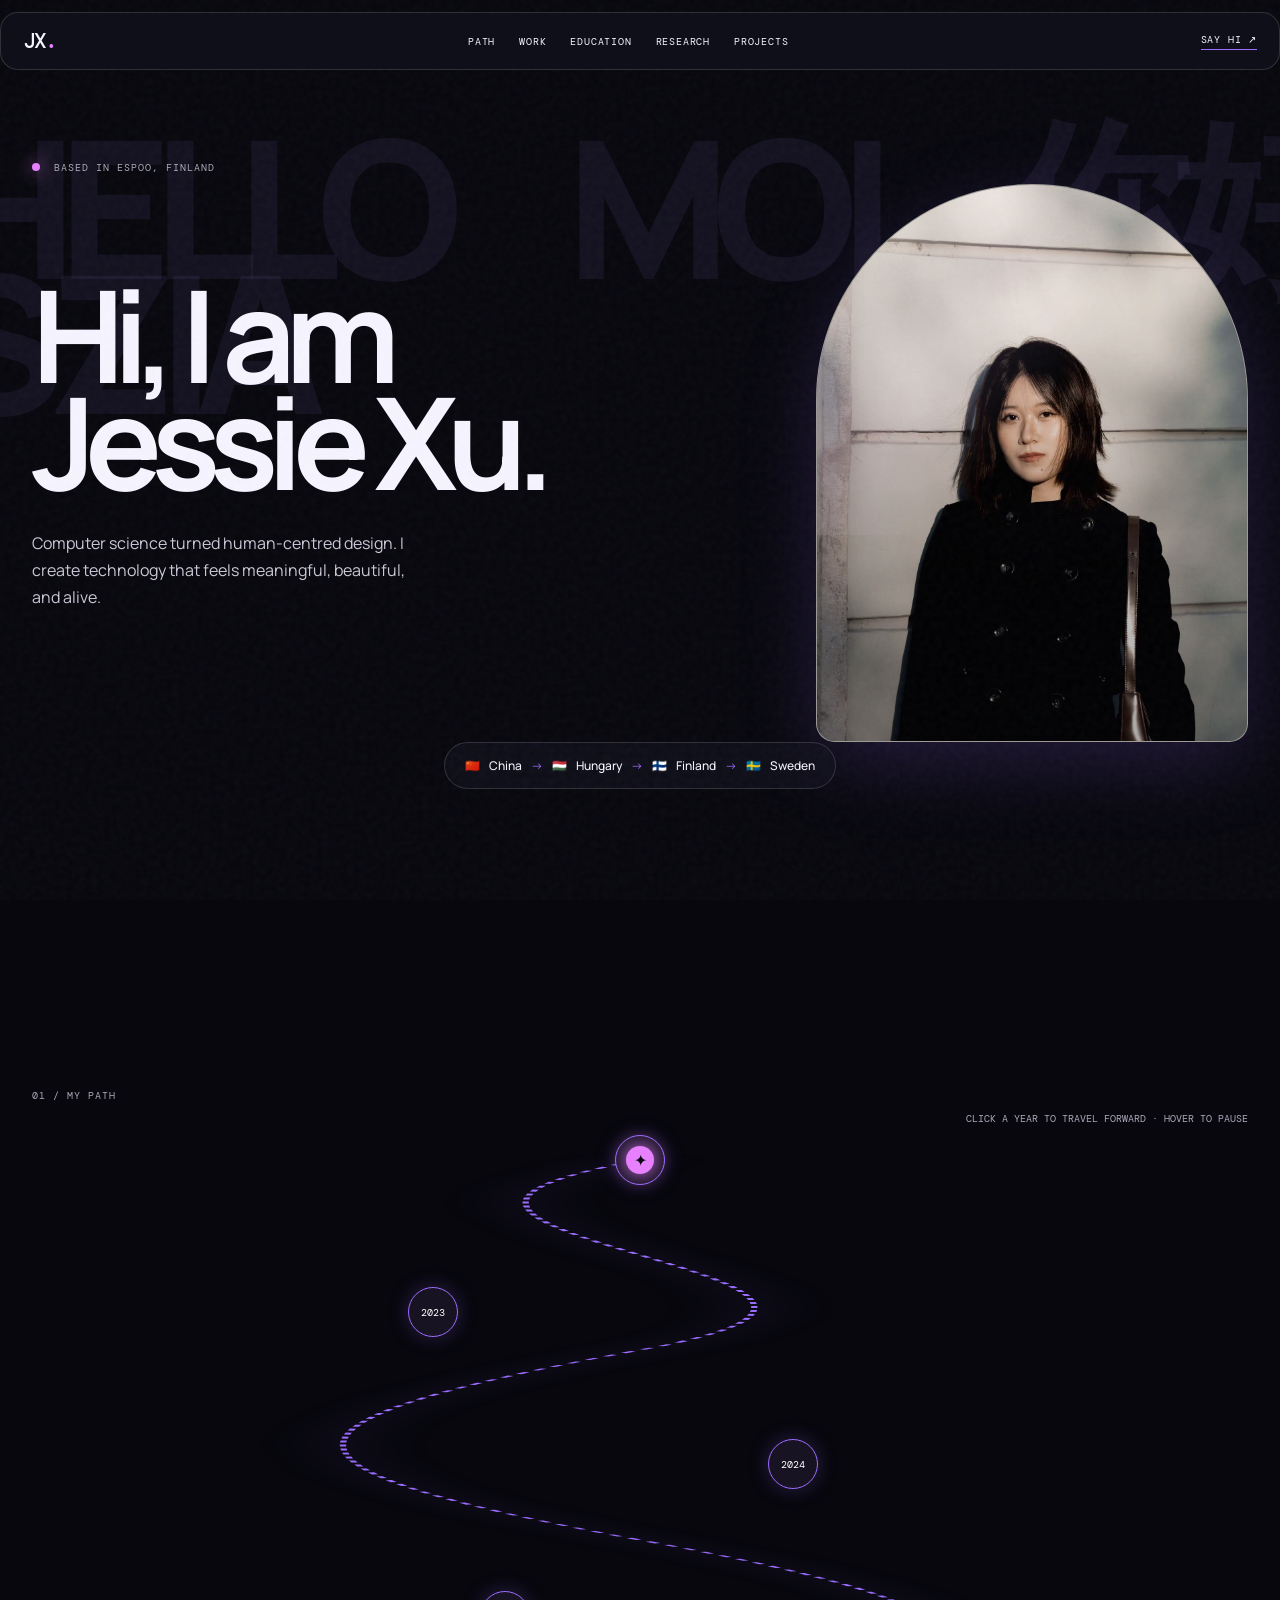
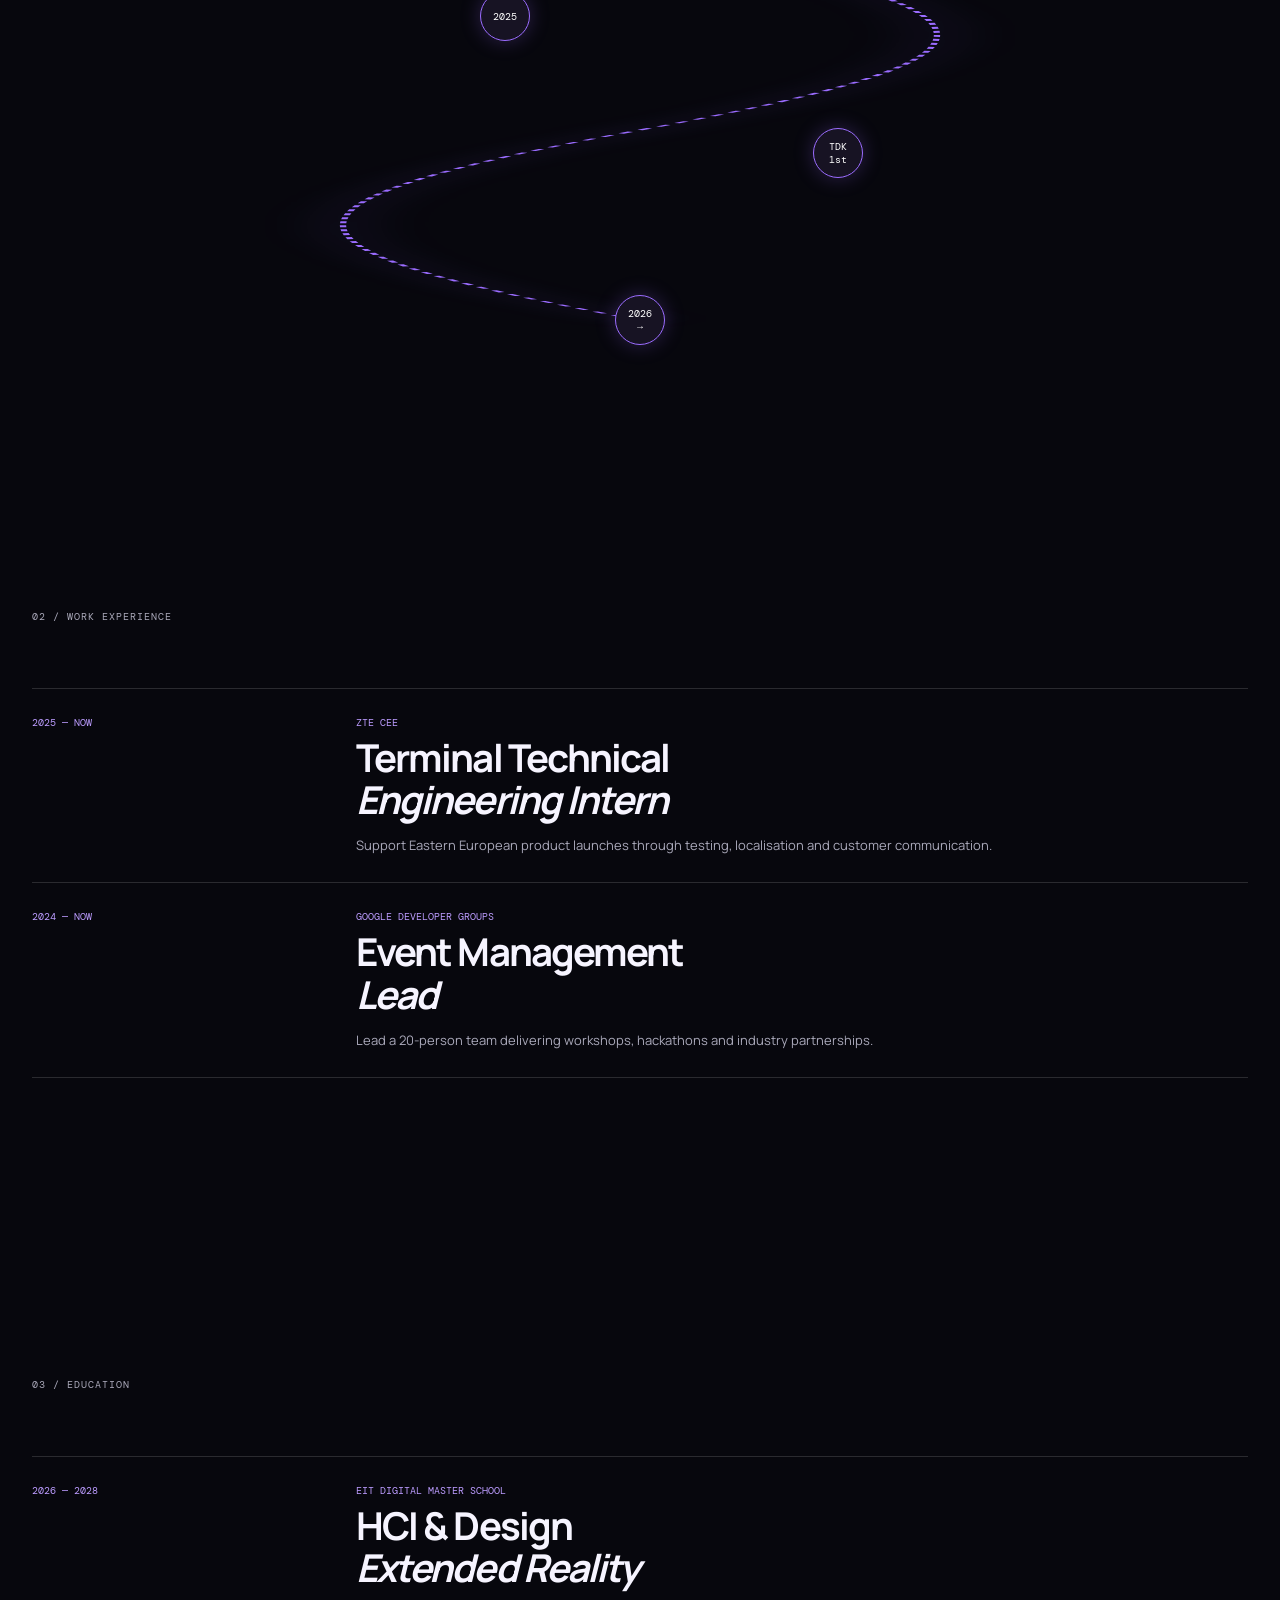
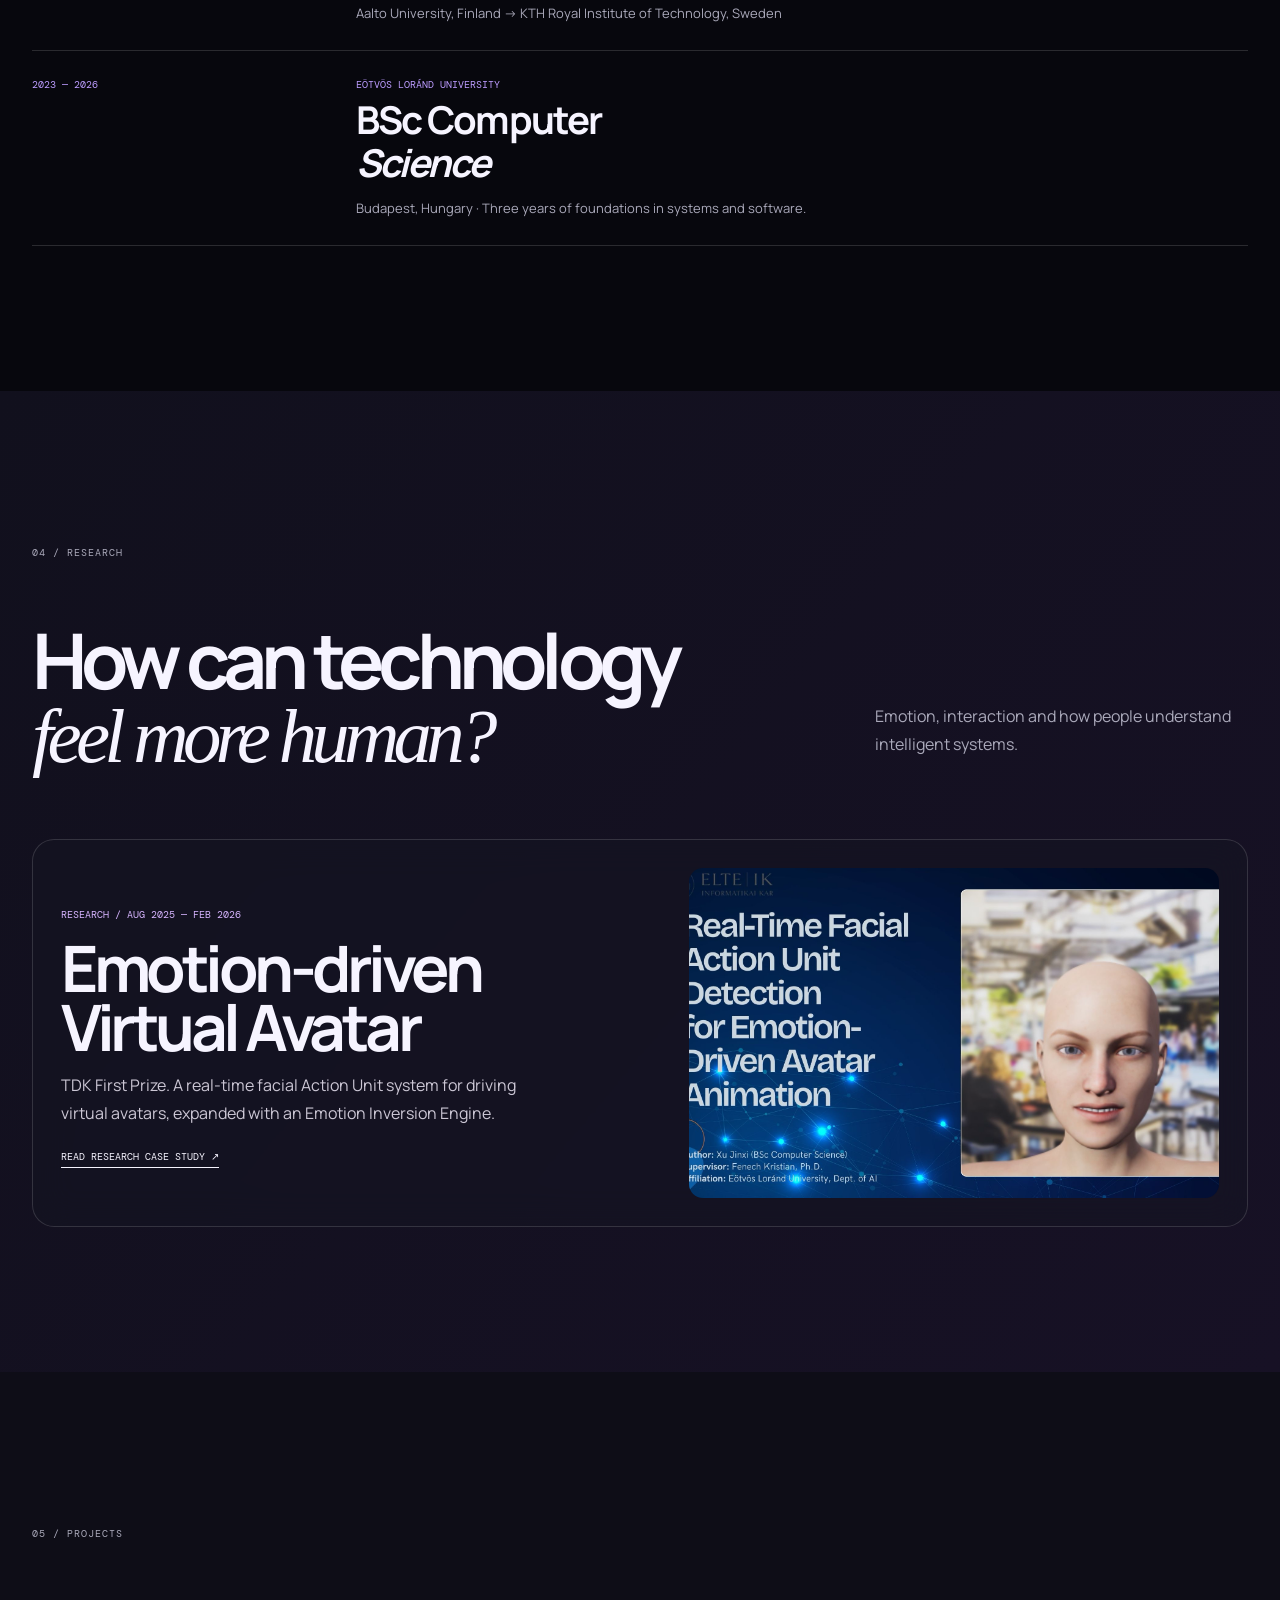
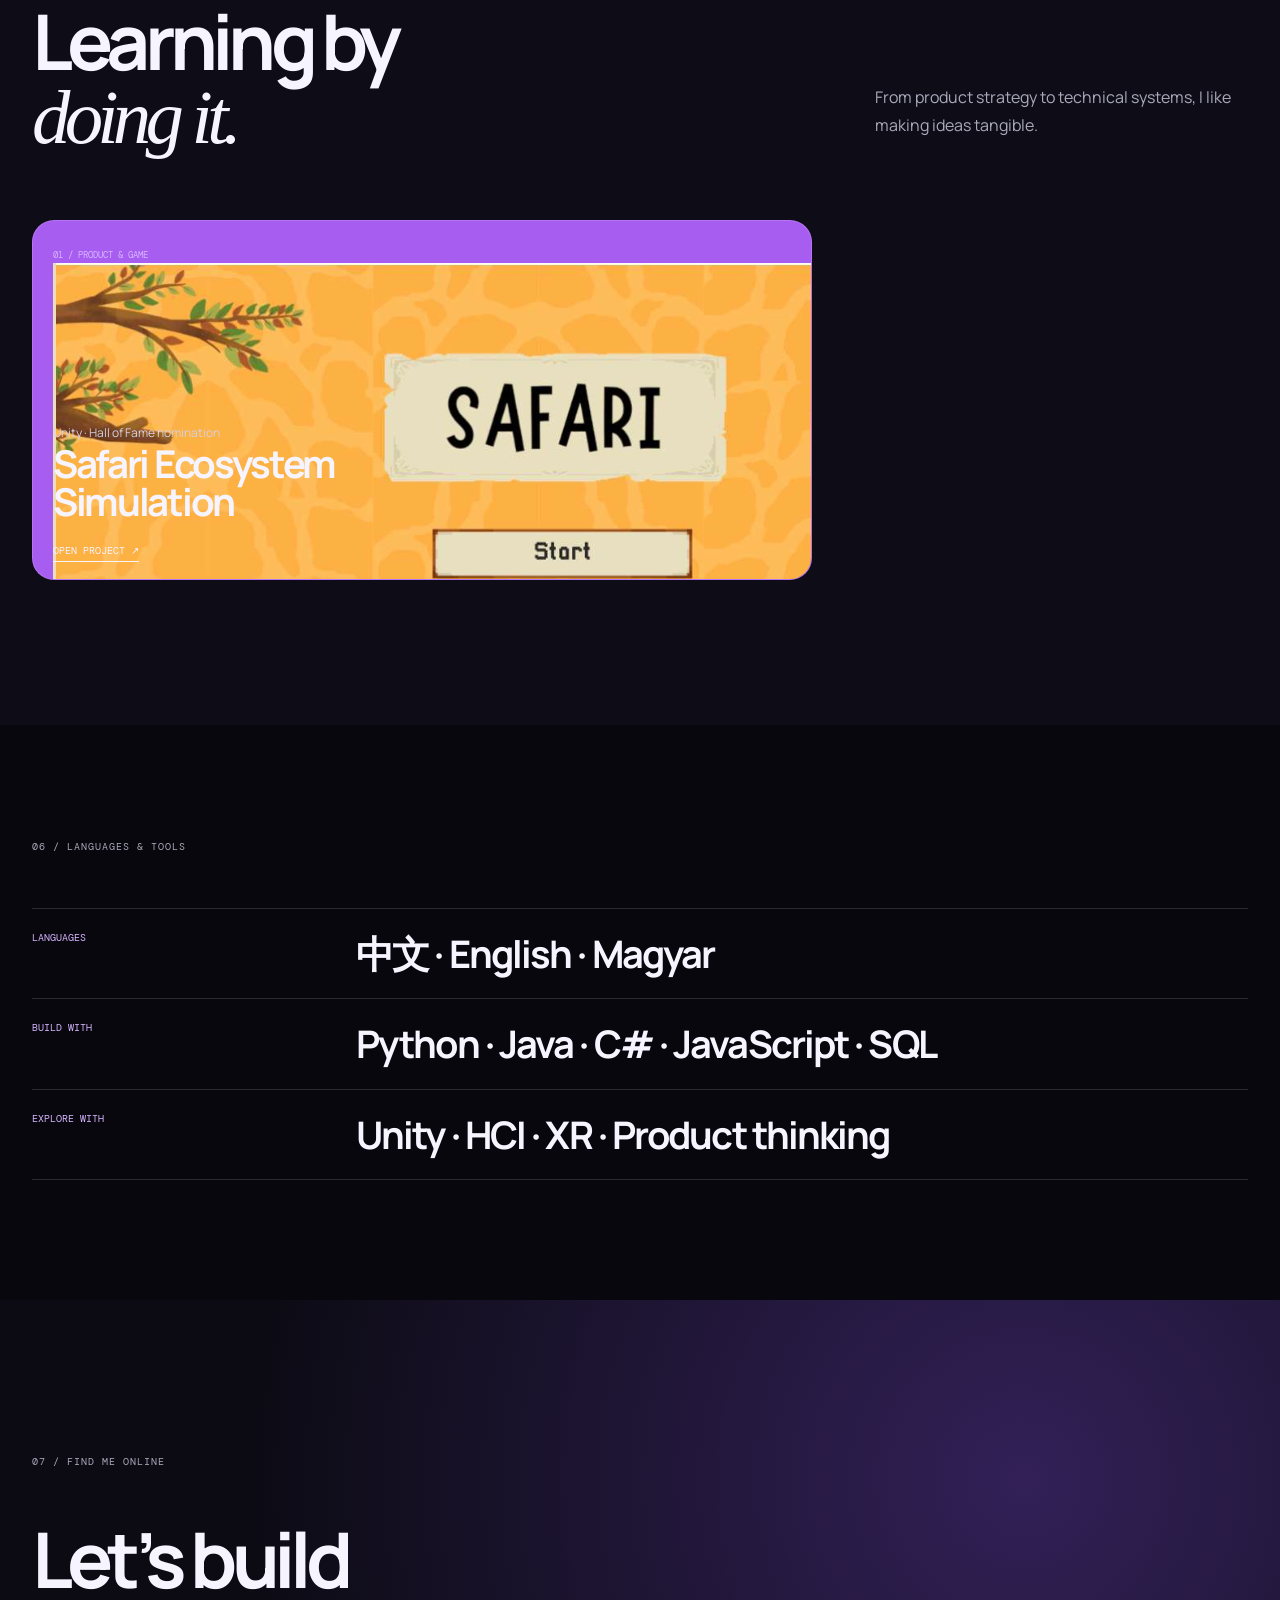
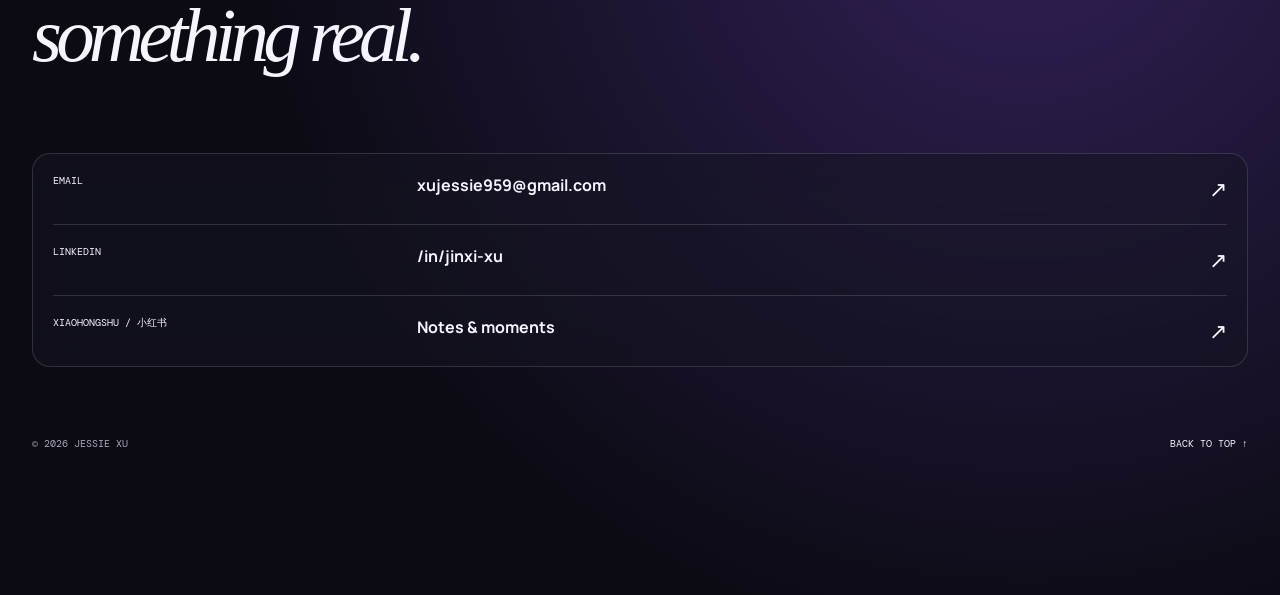
==== outputs/jessie-portfolio/index.html @ a8455c3e "initial commit" ====
<!doctype html><html lang="en"><head><meta charset="UTF-8"/><meta name="viewport" content="width=device-width,initial-scale=1.0"/><title>Jessie Xu — Technology with soul</title><link rel="preconnect" href="https://fonts.googleapis.com"/><link rel="preconnect" href="https://fonts.gstatic.com" crossorigin/><link href="https://fonts.googleapis.com/css2?family=DM+Mono:wght@400;500&family=Manrope:wght@400;500;600;700;800&display=swap" rel="stylesheet"/><link rel="stylesheet" href="style.css"/><link rel="stylesheet" href="v3.css"/></head><body><div class="noise"></div><div class="progress"><span></span></div><header class="nav glass"><a class="brand" href="#top">JX<span>.</span></a><nav><a href="#timeline">Path</a><a href="#work">Work</a><a href="#education">Education</a><a href="#research">Research</a><a href="#projects">Projects</a></nav><a class="nav-mail" href="mailto:xujessie959@gmail.com">Say hi ↗</a></header><main id="top"><section class="hero section"><div class="hello-bg parallax" data-speed=".08"><span>HELLO</span><span>MOI</span><span>你好</span><span>SZIA</span></div><p class="eyebrow"><i></i> Based in Espoo, Finland</p><div class="hero-grid"><div class="hero-copy"><h1>Hi, I am<br/><button class="glow-name">Jessie Xu.</button></h1><p>Computer science turned human-centred design. I create technology that feels meaningful, beautiful, and alive.</p></div><figure class="portrait-frame parallax" data-speed="-.05"><div class="light-beam"></div><img src="assets/jessie-portrait.jpg" alt="Portrait of Jessie Xu"/></figure></div><div class="route glass"><span>🇨🇳</span><b>China</b><i>→</i><span>🇭🇺</span><b>Hungary</b><i>→</i><span>🇫🇮</span><b>Finland</b><i>→</i><span>🇸🇪</span><b>Sweden</b></div></section><section class="timeline-section section" id="timeline"><p class="section-label">01 / My path</p><p class="timeline-hint">Click a year to travel forward · Hover to pause</p><div class="s-timeline"><svg viewBox="0 0 100 760" preserveAspectRatio="none"><path d="M50 0 C6 72,94 118,50 190 S6 308,50 380 S94 498,50 570 S6 688,50 760"/></svg><article class="timeline-stop stop-a"><button data-order="0">2022</button><div class="stop-card"><p>🇨🇳 → 🇭🇺</p><h3>A new beginning</h3><span>Scholarships bring me to Budapest.</span></div></article><article class="timeline-stop stop-b"><button data-order="1">2023</button><div class="stop-card"><p>Education</p><h3>ELTE · CS</h3><span>Algorithms, software, web and systems.</span></div></article><article class="timeline-stop stop-c"><button data-order="2">2024</button><div class="stop-card"><p>Community + research</p><h3>GDG & AI research</h3><span>I lead events and explore emotion and interaction.</span></div></article><article class="timeline-stop stop-d"><button data-order="3">2025</button><div class="stop-card"><p>Build & ship</p><h3>ZTE · Safari · Avatar</h3><span>Product work, simulation and avatar research.</span></div></article><article class="timeline-stop stop-e"><button data-order="4">TDK<br/>1st</button><div class="stop-card"><p>Recognition</p><h3>First Prize · 2025</h3><span>Research recognised for avatar interaction.</span></div></article><article class="timeline-stop stop-f"><button data-order="5">2026<br/>→</button><div class="stop-card"><p>🇫🇮 → 🇸🇪</p><h3>EIT Digital HCID-XR</h3><span>Aalto first, KTH next.</span></div></article></div></section><section class="work-only section" id="work"><p class="section-label">02 / Work experience</p><div class="experience-list"><article><span>2025 — now</span><div><p>ZTE CEE</p><h3>Terminal Technical<br/><em>Engineering Intern</em></h3><small>Support Eastern European product launches through testing, localisation and customer communication.</small></div></article><article><span>2024 — now</span><div><p>Google Developer Groups</p><h3>Event Management<br/><em>Lead</em></h3><small>Lead a 20-person team delivering workshops, hackathons and industry partnerships.</small></div></article></div></section><section class="education-only section" id="education"><p class="section-label">03 / Education</p><div class="experience-list"><article><span>2026 — 2028</span><div><p>EIT Digital Master School</p><h3>HCI & Design<br/><em>Extended Reality</em></h3><small>Aalto University, Finland → KTH Royal Institute of Technology, Sweden</small></div></article><article><span>2023 — 2026</span><div><p>Eötvös Loránd University</p><h3>BSc Computer<br/><em>Science</em></h3><small>Budapest, Hungary · Three years of foundations in systems and software.</small></div></article></div></section><section class="research-section section" id="research"><p class="section-label">04 / Research</p><div class="project-heading"><h2>How can technology<br/><em>feel more human?</em></h2><p>Emotion, interaction and how people understand intelligent systems.</p></div><a class="research-feature glass" href="avatar-project.html"><div><span>Research / Aug 2025 — Feb 2026</span><h3>Emotion-driven<br/>Virtual Avatar</h3><p>TDK First Prize. A real-time facial Action Unit system for driving virtual avatars, expanded with an Emotion Inversion Engine.</p><b>Read research case study ↗</b></div><figure><img src="assets/avatar-cover.png" alt="Emotion-driven virtual avatar"/></figure></a></section><section class="projects section" id="projects"><p class="section-label">05 / Projects</p><div class="project-heading"><h2>Learning by<br/><em>doing it.</em></h2><p>From product strategy to technical systems, I like making ideas tangible.</p></div><div class="project-bento"><a class="bento-card safari-card cover-card" href="safari-project.html"><span>01 / Product & Game</span><img src="assets/safari-cover.png" alt="Safari game cover"/><div><p>Unity · Hall of Fame nomination</p><h3>Safari Ecosystem<br/>Simulation</h3><b>Open project ↗</b></div></a></div></section><section class="languages section"><p class="section-label">06 / Languages & tools</p><div class="language-grid"><div><span>Languages</span><h3>中文 · English · Magyar</h3></div><div><span>Build with</span><h3>Python · Java · C# · JavaScript · SQL</h3></div><div><span>Explore with</span><h3>Unity · HCI · XR · Product thinking</h3></div></div></section><section class="connect section" id="connect"><p class="section-label">07 / Find me online</p><h2>Let’s build<br/><em>something real.</em></h2><div class="socials glass"><a href="mailto:xujessie959@gmail.com"><span>Email</span><b>xujessie959@gmail.com</b><i>↗</i></a><a href="https://www.linkedin.com/in/jinxi-xu/" target="_blank" rel="noreferrer"><span>LinkedIn</span><b>/in/jinxi-xu</b><i>↗</i></a><a href="https://www.xiaohongshu.com/user/profile/619f43a80000000010006d61" target="_blank" rel="noreferrer"><span>Xiaohongshu / 小红书</span><b>Notes & moments</b><i>↗</i></a></div><footer><span>© 2026 Jessie Xu</span><a href="#top">Back to top ↑</a></footer></section></main><script src="script.js"></script></body></html>
---- outputs/jessie-portfolio/style.css ----
:root{--bg:#07070d;--paper:#f4f1ed;--ink:#f6f4ff;--muted:#aaa9ba;--purple:#9b6cff;--pink:#e780ff;--line:rgba(255,255,255,.14)}*{box-sizing:border-box}html{scroll-behavior:smooth}body{margin:0;background:var(--bg);color:var(--ink);font-family:Manrope,Arial,sans-serif;overflow-x:hidden}.noise{position:fixed;inset:0;opacity:.04;pointer-events:none;background-image:url("data:image/svg+xml,%3Csvg viewBox='0 0 180 180' xmlns='http://www.w3.org/2000/svg'%3E%3Cfilter id='n'%3E%3CfeTurbulence type='fractalNoise' baseFrequency='.8' numOctaves='4'/%3E%3C/filter%3E%3Crect width='100%25' height='100%25' filter='url(%23n)'/%3E%3C/svg%3E");z-index:5}.progress{height:2px;position:fixed;z-index:20;inset:0 0 auto}.progress span{display:block;height:100%;background:linear-gradient(90deg,var(--purple),var(--pink));box-shadow:0 0 15px var(--pink)}.nav{position:sticky;top:12px;z-index:10;max-width:1280px;margin:12px auto 0;padding:14px 22px;display:flex;align-items:center;justify-content:space-between;border-radius:18px}.glass{background:rgba(22,21,35,.53);border:1px solid var(--line);backdrop-filter:blur(18px)}.brand{font:500 21px 'DM Mono',monospace;letter-spacing:-2px;text-decoration:none;color:var(--ink)}.brand span{color:var(--pink)}nav{display:flex;gap:24px}nav a,.nav-mail{font:10px 'DM Mono',monospace;letter-spacing:.08em;text-transform:uppercase;text-decoration:none;color:var(--ink)}.nav-mail{border-bottom:1px solid var(--purple);padding-bottom:3px}.section{max-width:1280px;margin:auto;padding:145px 32px}.hero{min-height:calc(100vh - 86px);position:relative;padding-top:9vh;display:flex;flex-direction:column;overflow:hidden}.hello-bg{position:absolute;inset:8% -5% auto;font-size:clamp(80px,15vw,230px);font-weight:800;letter-spacing:-.1em;line-height:.7;color:rgba(174,141,255,.075);display:flex;justify-content:space-between;flex-wrap:wrap;pointer-events:none}.eyebrow,.section-label{font:10px 'DM Mono',monospace;letter-spacing:.1em;text-transform:uppercase;color:var(--muted);position:relative}.eyebrow i{width:8px;height:8px;background:var(--pink);box-shadow:0 0 18px var(--pink);border-radius:50%;display:inline-block;margin-right:7px}.hero-grid{display:grid;grid-template-columns:1.25fr .75fr;gap:5vw;align-items:center;flex:1;position:relative}.hero h1{font-size:clamp(64px,10vw,148px);line-height:.84;letter-spacing:-.085em;margin:0}.hero h1 em,.manifesto h2 em,.project-heading em,.connect h2 em,.experience h3 em{font-family:Georgia,serif;font-weight:400}.glow-name{border:0;background:none;padding:0;color:var(--ink);font:inherit;letter-spacing:inherit;line-height:inherit;cursor:default;transition:.4s}.glow-name:hover{color:#fff;text-shadow:0 0 10px #fff,0 0 28px var(--purple),0 0 70px var(--pink);transform:scale(1.015)}.hero-copy>p{max-width:375px;margin:34px 0;font-size:16px;line-height:1.7;color:#cbc8d8}.portrait-frame{height:min(62vh,660px);margin:0;border-radius:280px 280px 24px 24px;overflow:hidden;position:relative;background:#86837e;border:1px solid rgba(255,255,255,.18);box-shadow:0 20px 80px rgba(155,108,255,.18)}.portrait-frame img{width:100%;height:100%;object-fit:cover;object-position:51% 47%;filter:saturate(.72) contrast(1.08)}.portrait-frame:after{content:'';position:absolute;inset:0;background:linear-gradient(180deg,transparent,rgba(5,4,10,.35))}.light-beam{position:absolute;z-index:1;top:-5%;left:-22%;width:110%;height:68%;background:linear-gradient(135deg,rgba(253,238,208,.86),rgba(220,184,255,.16) 48%,transparent 68%);mix-blend-mode:screen}.route{align-self:center;display:flex;gap:9px;align-items:center;padding:14px 20px;border-radius:999px;font-size:12px;position:relative}.route b{font-weight:500}.route i{color:var(--purple);font-style:normal}.hero-bottom{display:flex;justify-content:space-between;margin-top:35px;font:10px 'DM Mono',monospace;text-transform:uppercase;color:var(--muted)}.manifesto{background:linear-gradient(120deg,#121021,#0c0b14 58%,#171226);max-width:none;padding-left:max(32px,calc((100% - 1280px)/2 + 32px));padding-right:max(32px,calc((100% - 1280px)/2 + 32px))}.manifesto-layout{display:grid;grid-template-columns:1fr 1fr;gap:10%;margin-top:70px}.manifesto h2,.project-heading h2,.connect h2{font-size:clamp(45px,6vw,90px);line-height:.95;letter-spacing:-.075em;margin:0}.manifesto mark{background:linear-gradient(100deg,var(--purple),var(--pink));color:white;padding:0 .08em}.manifesto-layout p{font-size:16px;line-height:1.75;color:#d2cedf;margin:0 0 25px}.manifesto .accent-copy{color:white;font-size:20px;line-height:1.5}.timeline-section{padding-bottom:100px}.timeline-hint{text-align:right;font:10px 'DM Mono',monospace;text-transform:uppercase;color:var(--muted)}.s-timeline{height:760px;max-width:900px;margin:35px auto;position:relative}.s-timeline svg{position:absolute;inset:0;width:100%;height:100%;overflow:visible}.s-timeline path{fill:none;stroke:var(--purple);stroke-width:.7;stroke-dasharray:2 2;filter:drop-shadow(0 0 4px var(--purple))}.timeline-stop{position:absolute;width:0;height:0}.timeline-stop button{width:50px;height:50px;border-radius:50%;border:1px solid var(--purple);background:#171323;color:white;font:10px 'DM Mono',monospace;cursor:pointer;position:absolute;transform:translate(-50%,-50%);transition:.25s;box-shadow:0 0 20px rgba(155,108,255,.25)}.timeline-stop button:hover,.timeline-stop.is-open button{background:var(--purple);transform:translate(-50%,-50%) scale(1.17);box-shadow:0 0 32px var(--purple)}.stop-card{position:absolute;width:240px;padding:17px;border-radius:14px;background:rgba(30,25,47,.9);border:1px solid rgba(204,177,255,.42);backdrop-filter:blur(14px);opacity:0;pointer-events:none;transform:translateY(8px);transition:.22s}.timeline-stop:hover .stop-card,.timeline-stop.is-open .stop-card{opacity:1;transform:none;pointer-events:auto}.stop-card p,.bento-card>span{font:9px 'DM Mono',monospace;text-transform:uppercase;color:#d7b5ff;margin:0 0 7px}.stop-card h3{font-size:17px;margin:0 0 7px}.stop-card span{font-size:12px;line-height:1.5;color:#c8c4d1}.stop-a{top:0;left:50%}.stop-b{top:20%;left:27%}.stop-c{top:40%;left:67%}.stop-d{top:60%;left:35%}.stop-e{top:78%;left:72%}.stop-f{top:100%;left:50%}.stop-a .stop-card,.stop-c .stop-card,.stop-e .stop-card{left:34px;top:-20px}.stop-b .stop-card,.stop-d .stop-card,.stop-f .stop-card{right:34px;top:-20px}.projects{max-width:none;background:#0e0d17;padding-left:max(32px,calc((100% - 1280px)/2 + 32px));padding-right:max(32px,calc((100% - 1280px)/2 + 32px))}.project-heading{display:grid;grid-template-columns:1fr .5fr;gap:8%;align-items:end;margin:65px 0}.project-heading p{color:var(--muted);line-height:1.7}.bento{display:grid;grid-template-columns:1.15fr .85fr;grid-template-rows:330px 245px;gap:16px}.bento-card{border:1px solid var(--line);border-radius:22px;padding:20px;overflow:hidden;position:relative;color:inherit;text-decoration:none;transition:.35s}.bento-card:hover{transform:translateY(-7px);border-color:rgba(207,172,255,.8);box-shadow:0 15px 50px rgba(139,78,255,.2)}.bento-card h3{font-size:clamp(24px,3vw,39px);line-height:1;letter-spacing:-.06em;margin:4px 0 15px}.bento-card p{font-size:12px;color:#d6d0df;margin:0}.bento-card b{font:10px 'DM Mono',monospace;text-transform:uppercase;border-bottom:1px solid;padding-bottom:4px}.avatar-card{background:linear-gradient(135deg,#352163,#151025)}.bento-symbol{position:absolute;right:7%;top:5%;font:220px/1 Georgia,serif;color:#c7a2ff;opacity:.7;transform:rotate(-16deg)}.avatar-card>div:last-child,.safari-card>div:last-child,.research-card>div:last-child{position:absolute;left:20px;bottom:20px;z-index:2}.safari-card{background:#a85df1}.bento-sun{position:absolute;width:150px;height:150px;border-radius:50%;right:18%;top:13%;background:#ffcf62}.bento-hill{position:absolute;width:120%;height:75%;bottom:-55%;left:-15%;background:#144a53;border-radius:50% 50% 0 0}.research-card{background:#131d2a}.research-card svg{width:74%;position:absolute;right:5%;top:20%;overflow:visible}.research-card path{stroke:#c995ff;fill:none;stroke-width:3}.skill-card{background:linear-gradient(135deg,#20202a,#15151c)}.skill-card>p{font-size:19px;line-height:1.45;color:white;margin-top:30px}.skill-card i{position:absolute;right:20px;bottom:15px;font-size:40px;color:var(--pink);animation:pulse 2.5s infinite}@keyframes pulse{50%{filter:drop-shadow(0 0 16px var(--pink));opacity:.5}}.experience{padding-top:150px}.experience-list{margin-top:65px;border-top:1px solid var(--line)}.experience-list article{display:grid;grid-template-columns:25% 1fr;gap:20px;padding:27px 0;border-bottom:1px solid var(--line)}.experience-list>article>span,.experience-list p{font:10px 'DM Mono',monospace;text-transform:uppercase;color:#bc9cff;margin:0 0 8px}.experience-list h3{font-size:clamp(23px,3vw,39px);letter-spacing:-.05em;line-height:1.1;margin:0 0 12px}.experience-list small{font-size:13px;color:var(--muted)}.connect{max-width:none;background:radial-gradient(circle at 80% 20%,#322057,#0c0b14 62%);padding-left:max(32px,calc((100% - 1280px)/2 + 32px));padding-right:max(32px,calc((100% - 1280px)/2 + 32px))}.connect h2{margin:55px 0 80px}.socials{border-radius:18px;padding:0 20px}.socials a{display:grid;grid-template-columns:30% 1fr auto;gap:12px;padding:20px 0;color:var(--ink);text-decoration:none;border-bottom:1px solid var(--line);transition:.25s}.socials a:last-child{border:0}.socials a:hover{padding-left:10px;color:#e0c3ff}.socials span,footer{font:10px 'DM Mono',monospace;text-transform:uppercase}.socials i{font-style:normal;font-size:22px}footer{display:flex;justify-content:space-between;padding-top:70px;color:var(--muted)}footer a{color:var(--ink);text-decoration:none}@media(max-width:700px){.nav{margin:8px 12px;padding:13px 15px}.nav nav{display:none}.section{padding:95px 20px}.hero{min-height:auto;padding-top:8vh}.hero-grid,.manifesto-layout,.project-heading{grid-template-columns:1fr;gap:30px}.hero h1{font-size:18vw}.portrait-frame{height:430px}.route{flex-wrap:wrap;justify-content:center;gap:7px;padding:12px}.manifesto{padding:90px 20px}.s-timeline{height:700px}.stop-card{width:195px}.stop-a .stop-card,.stop-c .stop-card,.stop-e .stop-card{left:22px}.stop-b .stop-card,.stop-d .stop-card,.stop-f .stop-card{right:22px}.bento{grid-template-columns:1fr;grid-template-rows:290px 280px 230px 230px}.experience-list article{grid-template-columns:1fr;gap:8px}.socials a{grid-template-columns:1fr auto}.socials b{grid-column:1}.socials i{grid-column:2;grid-row:1/3}.connect{padding:95px 20px}.hello-bg{font-size:22vw}.project-heading{margin:45px 0}.timeline-hint{text-align:left}}
---- outputs/jessie-portfolio/v3.css ----
body{background:#07070d}.research-section{max-width:none;background:linear-gradient(130deg,#11101d,#171125);padding-left:max(32px,calc((100% - 1280px)/2 + 32px));padding-right:max(32px,calc((100% - 1280px)/2 + 32px))}.research-feature{display:grid;grid-template-columns:1fr .9fr;gap:40px;align-items:center;max-width:100%;padding:28px;border-radius:22px;color:inherit;text-decoration:none;overflow:hidden;transition:.3s}.research-feature:hover{transform:translateY(-6px);border-color:#bd9cff;box-shadow:0 15px 55px rgba(155,108,255,.22)}.research-feature span,.language-grid span{font:10px 'DM Mono',monospace;text-transform:uppercase;color:#d7b5ff}.research-feature h3{font-size:clamp(34px,5vw,70px);line-height:.92;letter-spacing:-.07em;margin:16px 0}.research-feature p{max-width:460px;line-height:1.7;color:#ccc7d5}.research-feature b{font:10px 'DM Mono',monospace;text-transform:uppercase;border-bottom:1px solid;padding-bottom:4px}.research-feature figure{height:330px;margin:0;border-radius:14px;overflow:hidden}.research-feature img{width:100%;height:100%;object-fit:cover;object-position:center}.project-bento{display:grid;grid-template-columns:1.3fr .7fr;gap:16px}.project-bento .bento-card{height:360px}.community-card{background:linear-gradient(135deg,#20202a,#15151c)}.community-card>p{font-size:22px;line-height:1.55;color:white;margin-top:34px}.community-card i{position:absolute;right:24px;bottom:16px;color:#e780ff;font-size:42px;animation:pulse 2.5s infinite}.languages{padding-top:105px;padding-bottom:120px}.language-grid{margin-top:55px;border-top:1px solid var(--line)}.language-grid>div{border-bottom:1px solid var(--line);padding:22px 0;display:grid;grid-template-columns:25% 1fr;gap:20px}.language-grid h3{font-size:clamp(21px,3vw,38px);line-height:1.2;letter-spacing:-.05em;margin:0}.route{z-index:2}.s-timeline:after{content:'✦';display:grid;place-items:center;position:absolute;width:28px;height:28px;margin:-14px;border-radius:50%;left:var(--runner-x,50%);top:var(--runner-y,0%);background:#e780ff;color:#080710;box-shadow:0 0 20px #e780ff;transition:left .9s cubic-bezier(.3,.8,.3,1),top .9s cubic-bezier(.3,.8,.3,1);pointer-events:none;z-index:4}.s-timeline.runner-off:after{opacity:0}@media(max-width:700px){.research-section{padding-left:20px;padding-right:20px}.research-feature{grid-template-columns:1fr;padding:18px}.research-feature figure{height:205px}.project-bento{grid-template-columns:1fr}.project-bento .bento-card{height:280px}.language-grid>div{grid-template-columns:1fr;gap:10px}.languages{padding-top:80px}.route{font-size:10px}.route b{font-size:10px}}
 .case-hero.avatar{display:block}.case-gallery{display:grid;grid-template-columns:1fr 1fr;gap:15px;max-width:1100px;margin:0 auto;padding:0 42px 110px}.case-gallery img{width:100%;border-radius:15px;border:1px solid var(--line)}.case-gallery .wide{grid-column:span 2}@media(max-width:700px){.case-gallery{grid-template-columns:1fr;padding:0 20px 75px}.case-gallery .wide{grid-column:auto}}
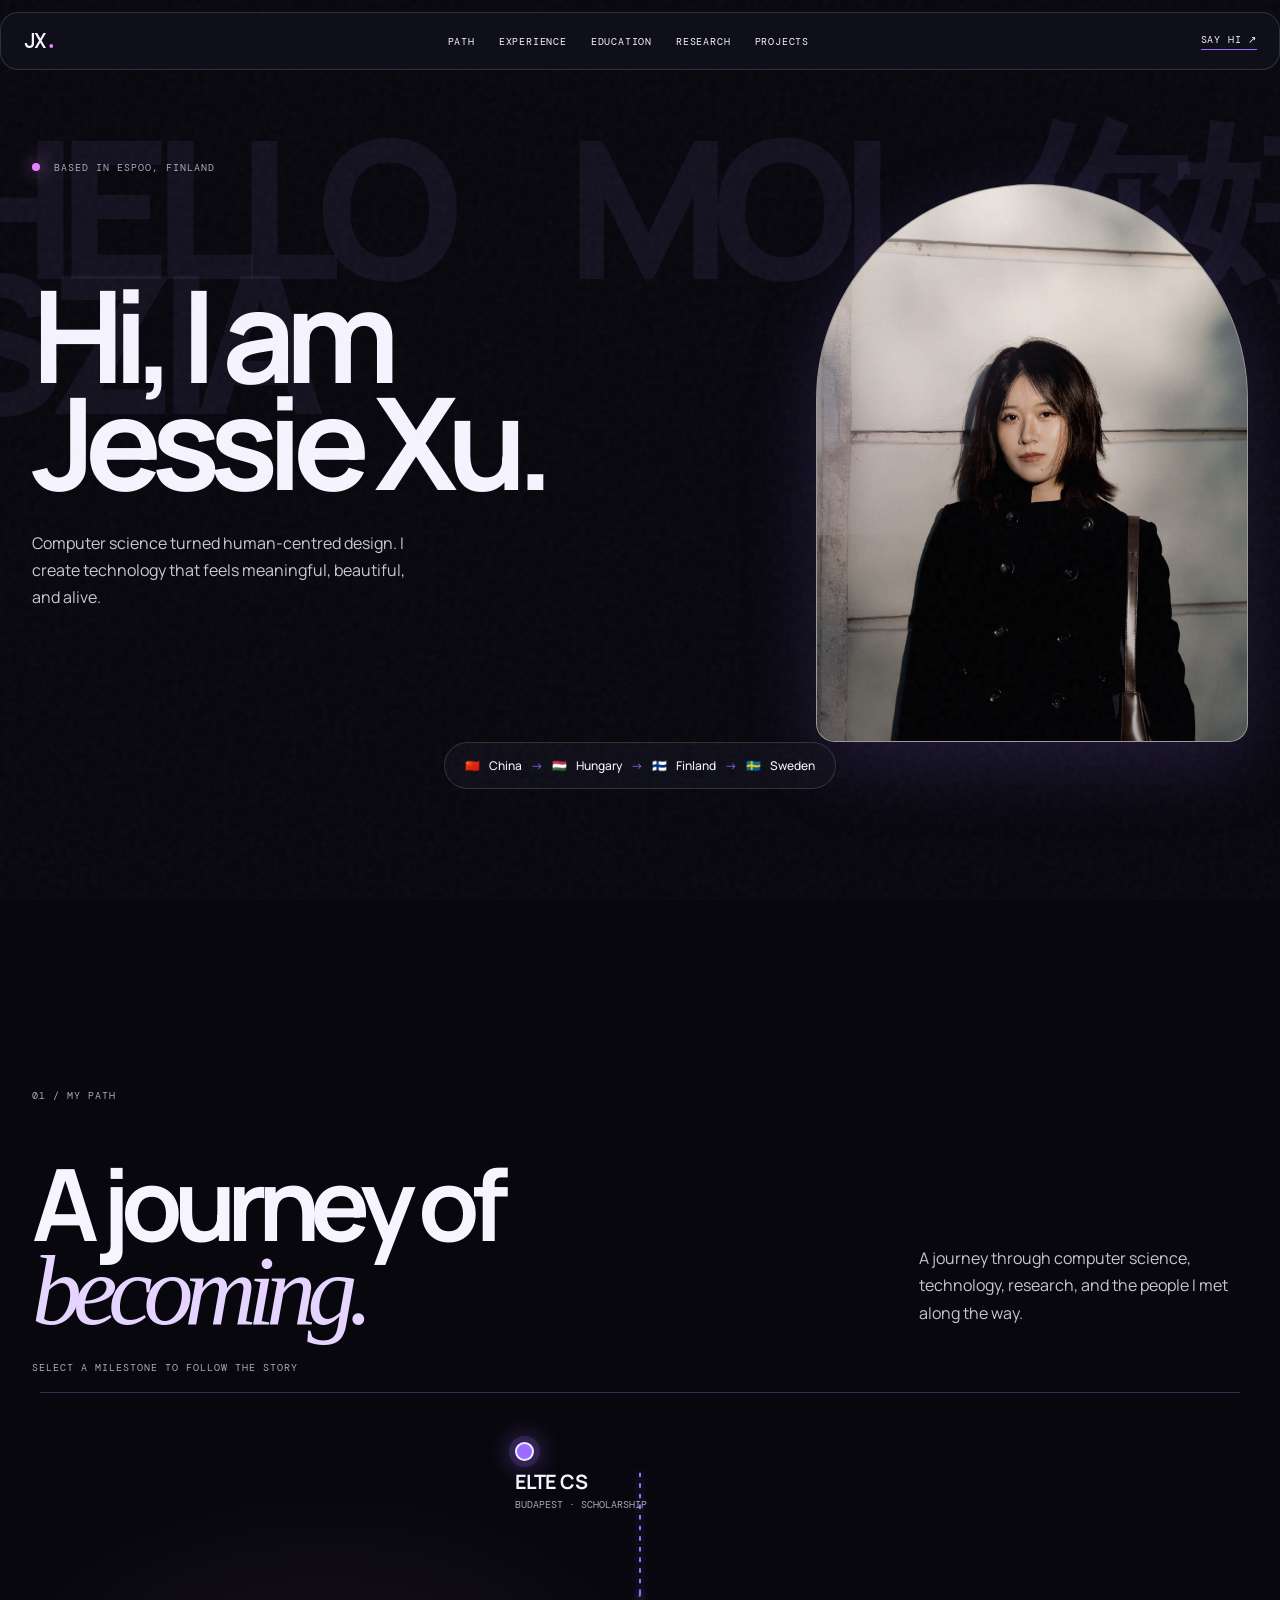
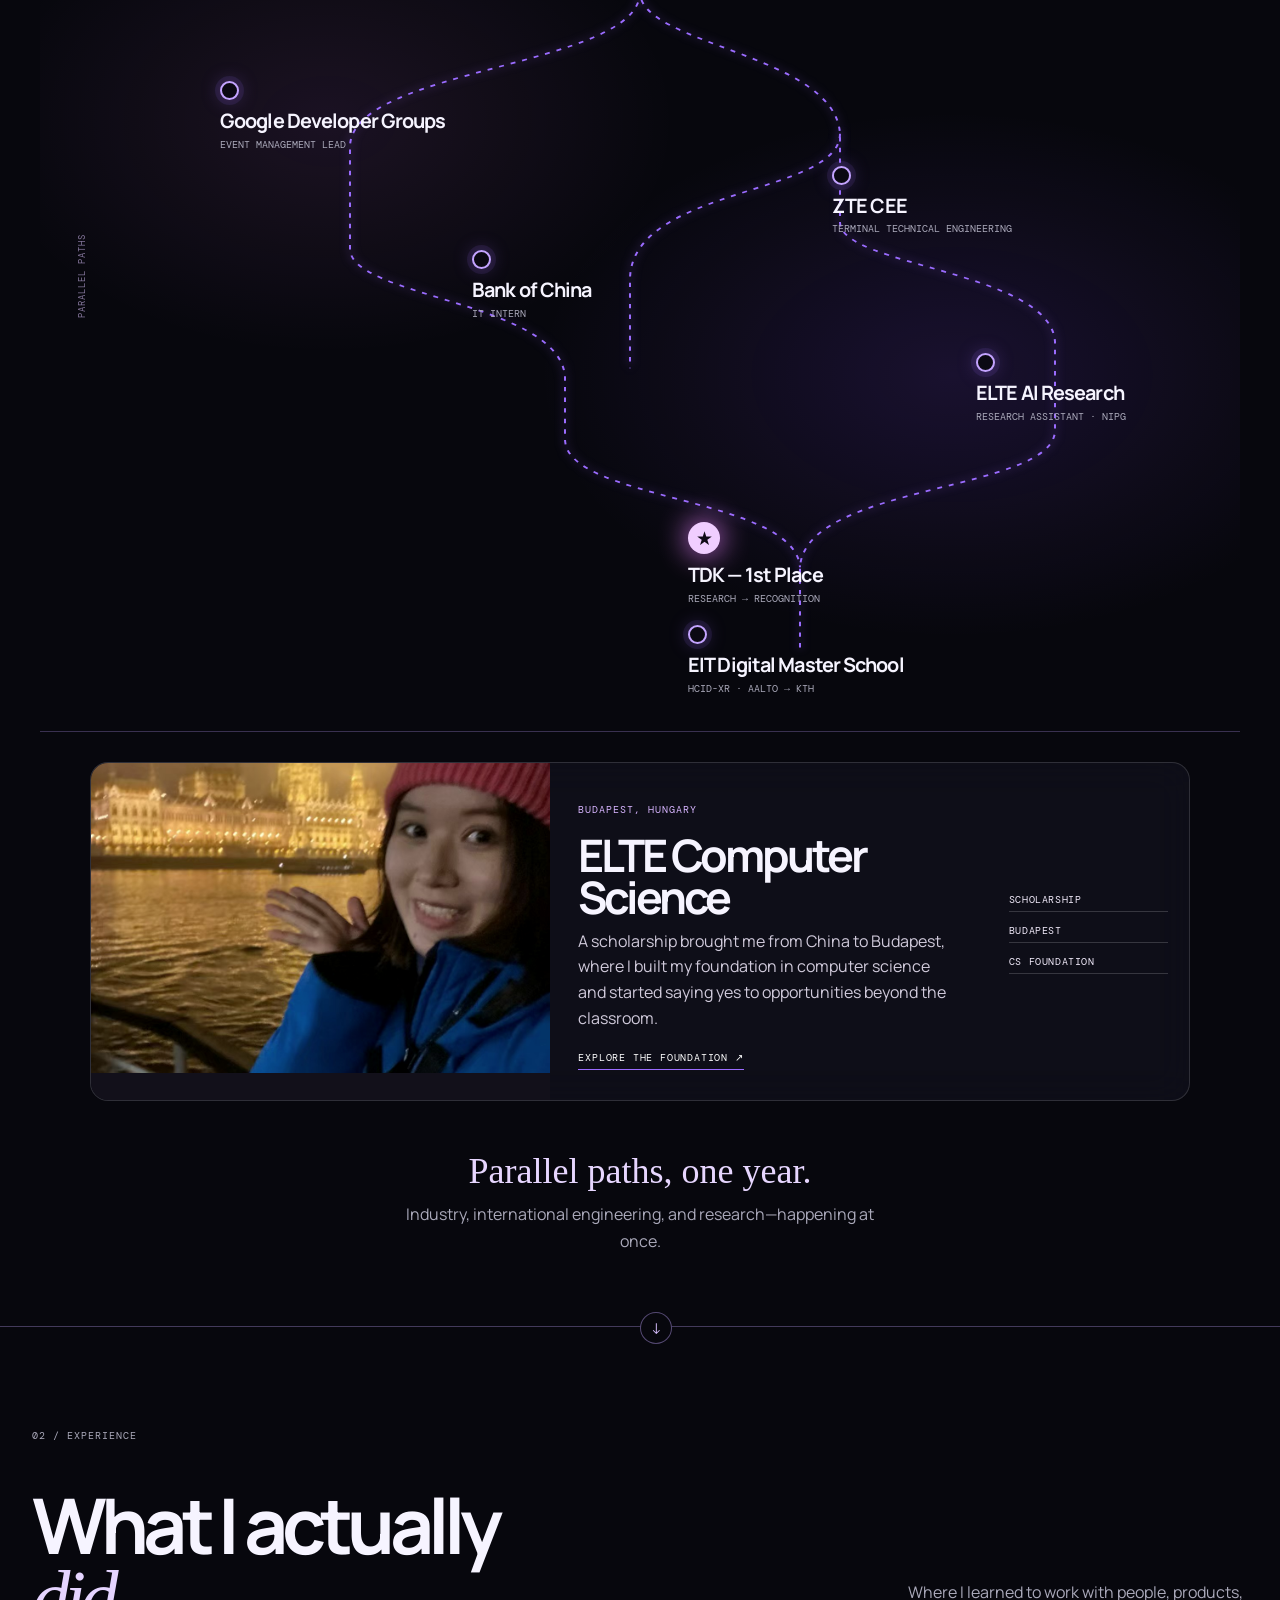
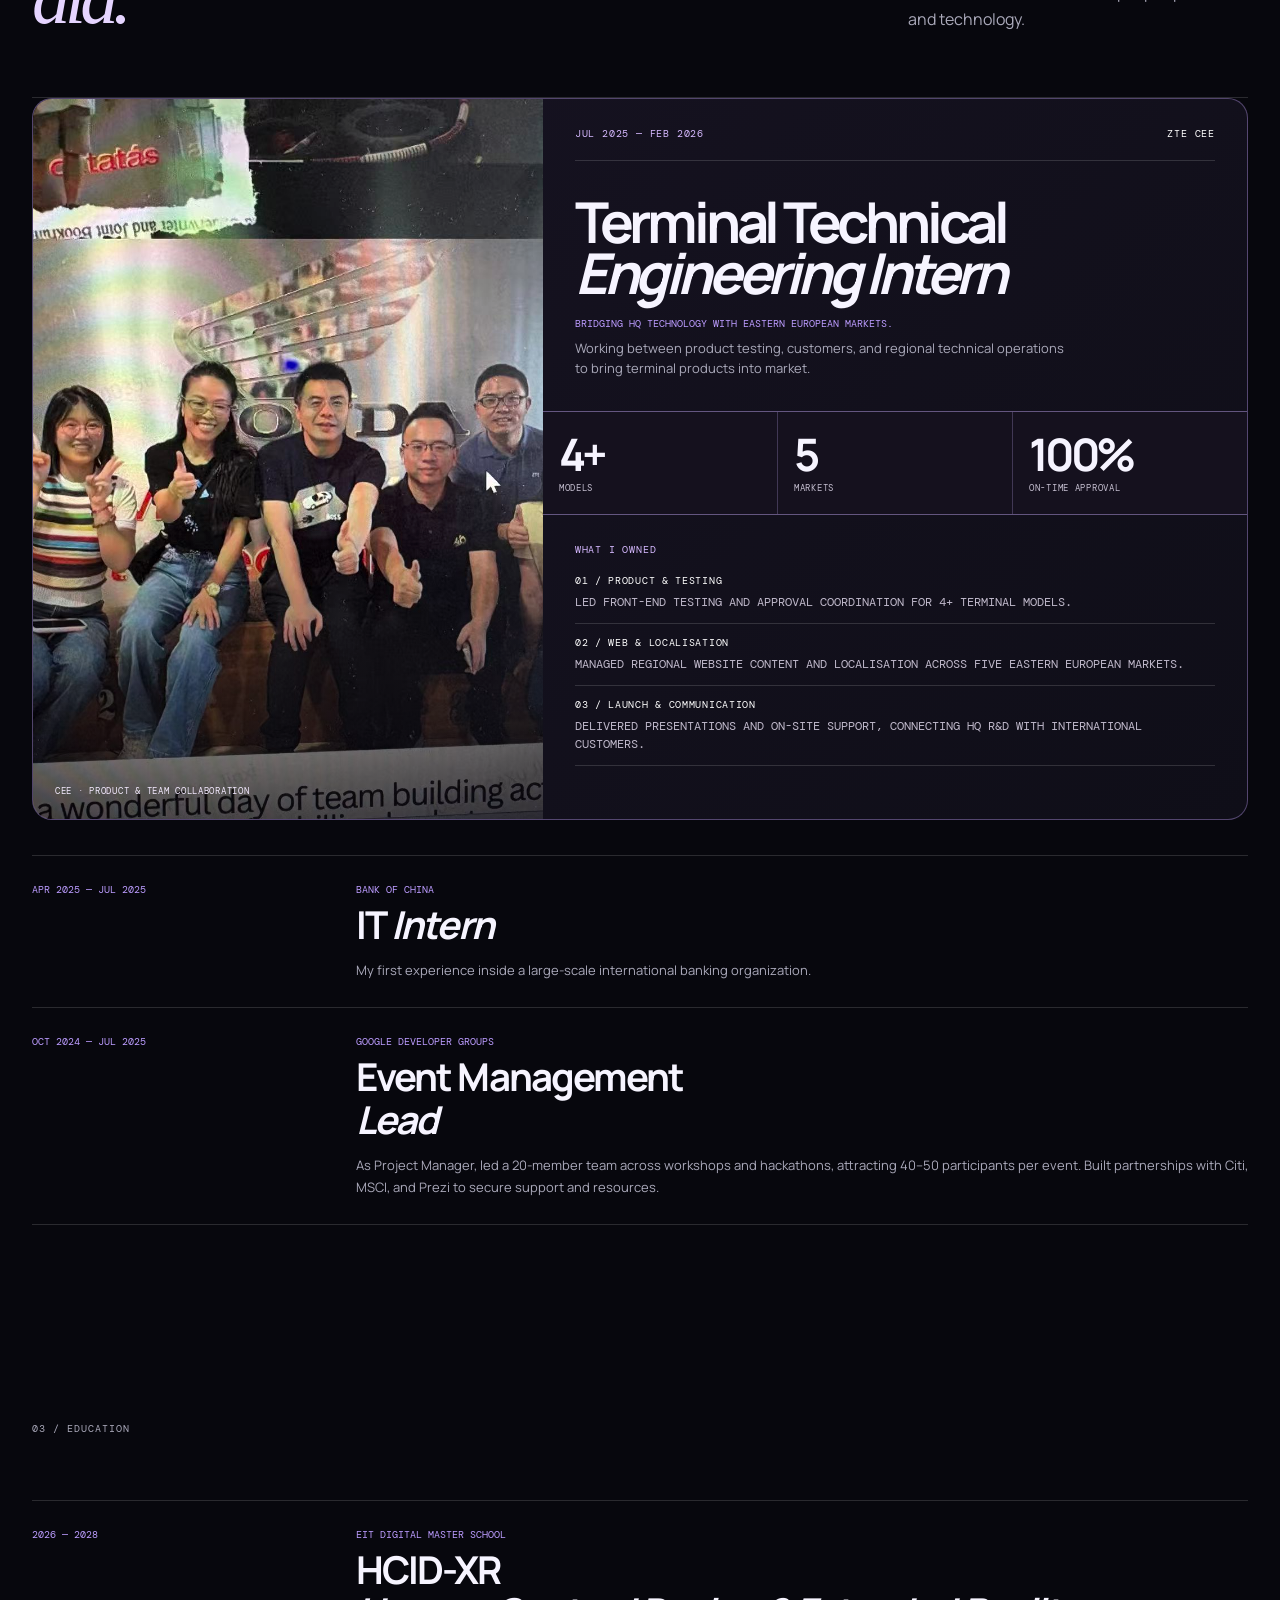
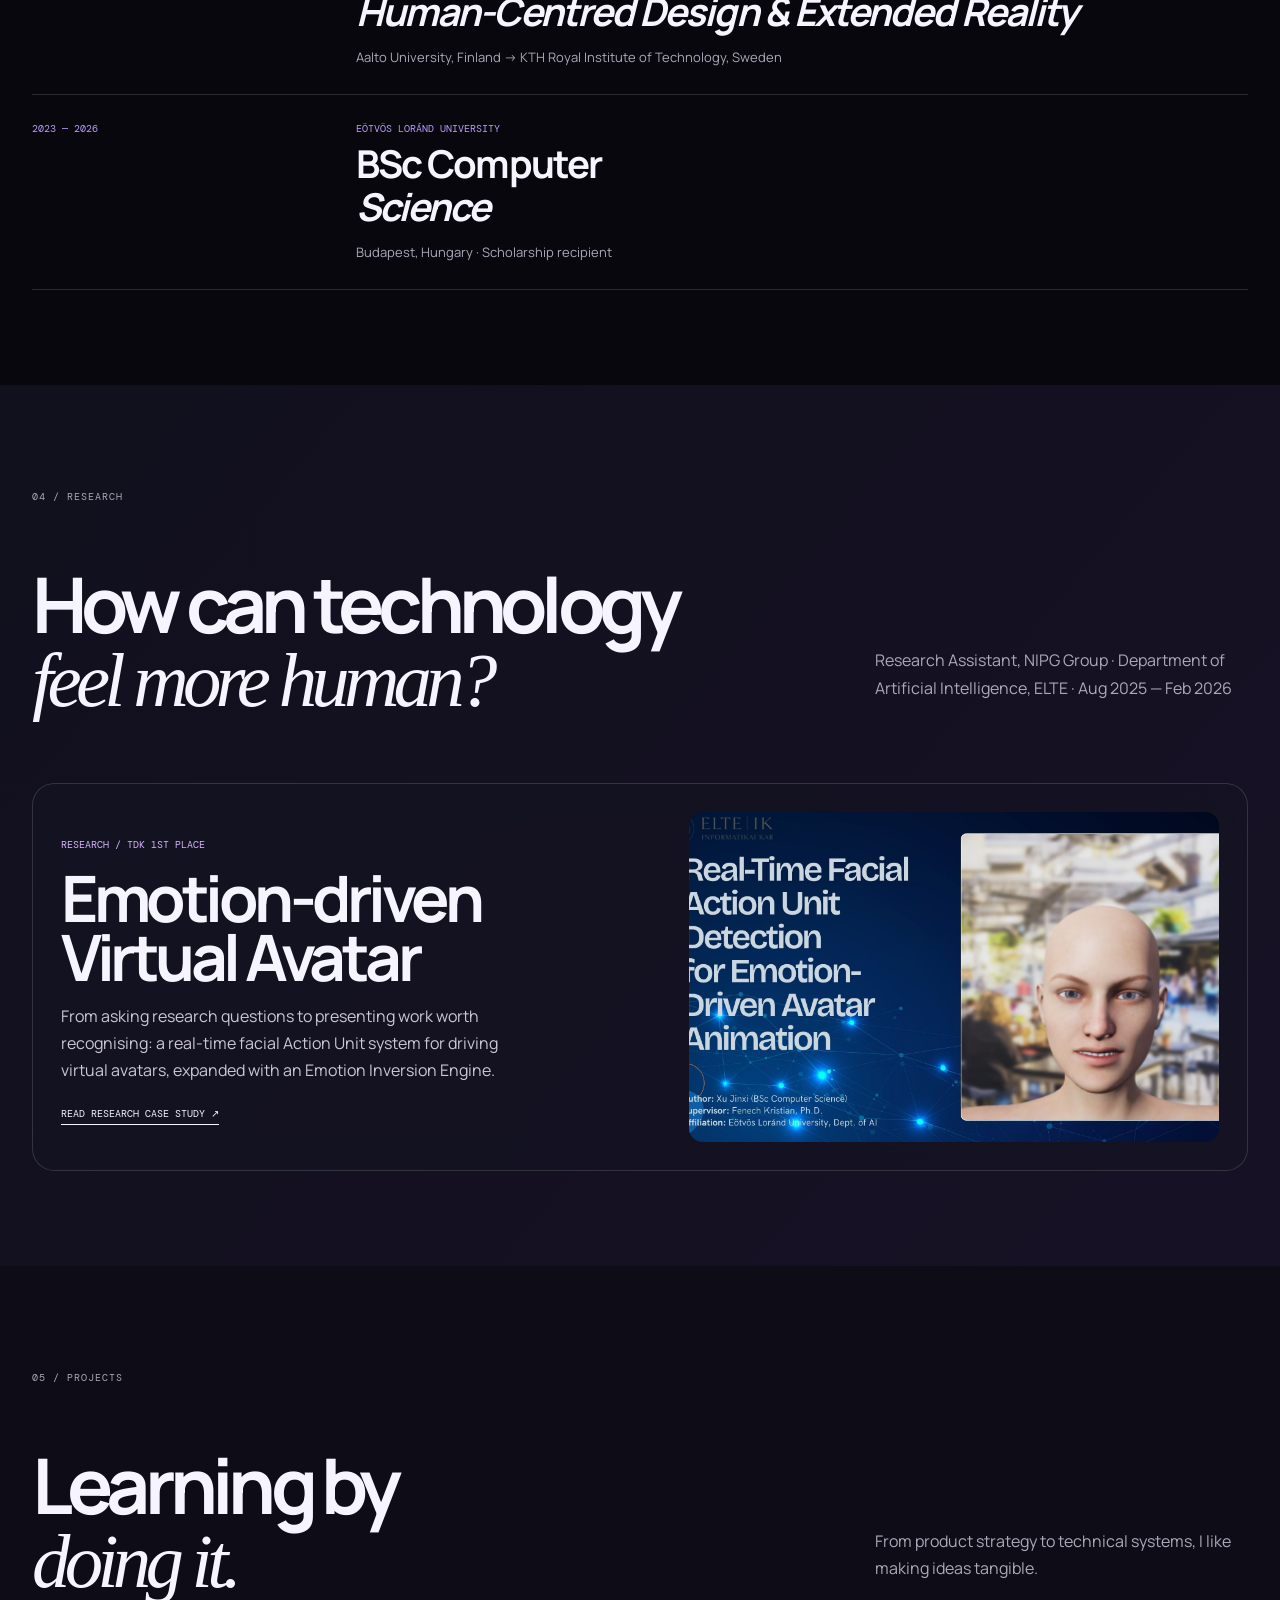
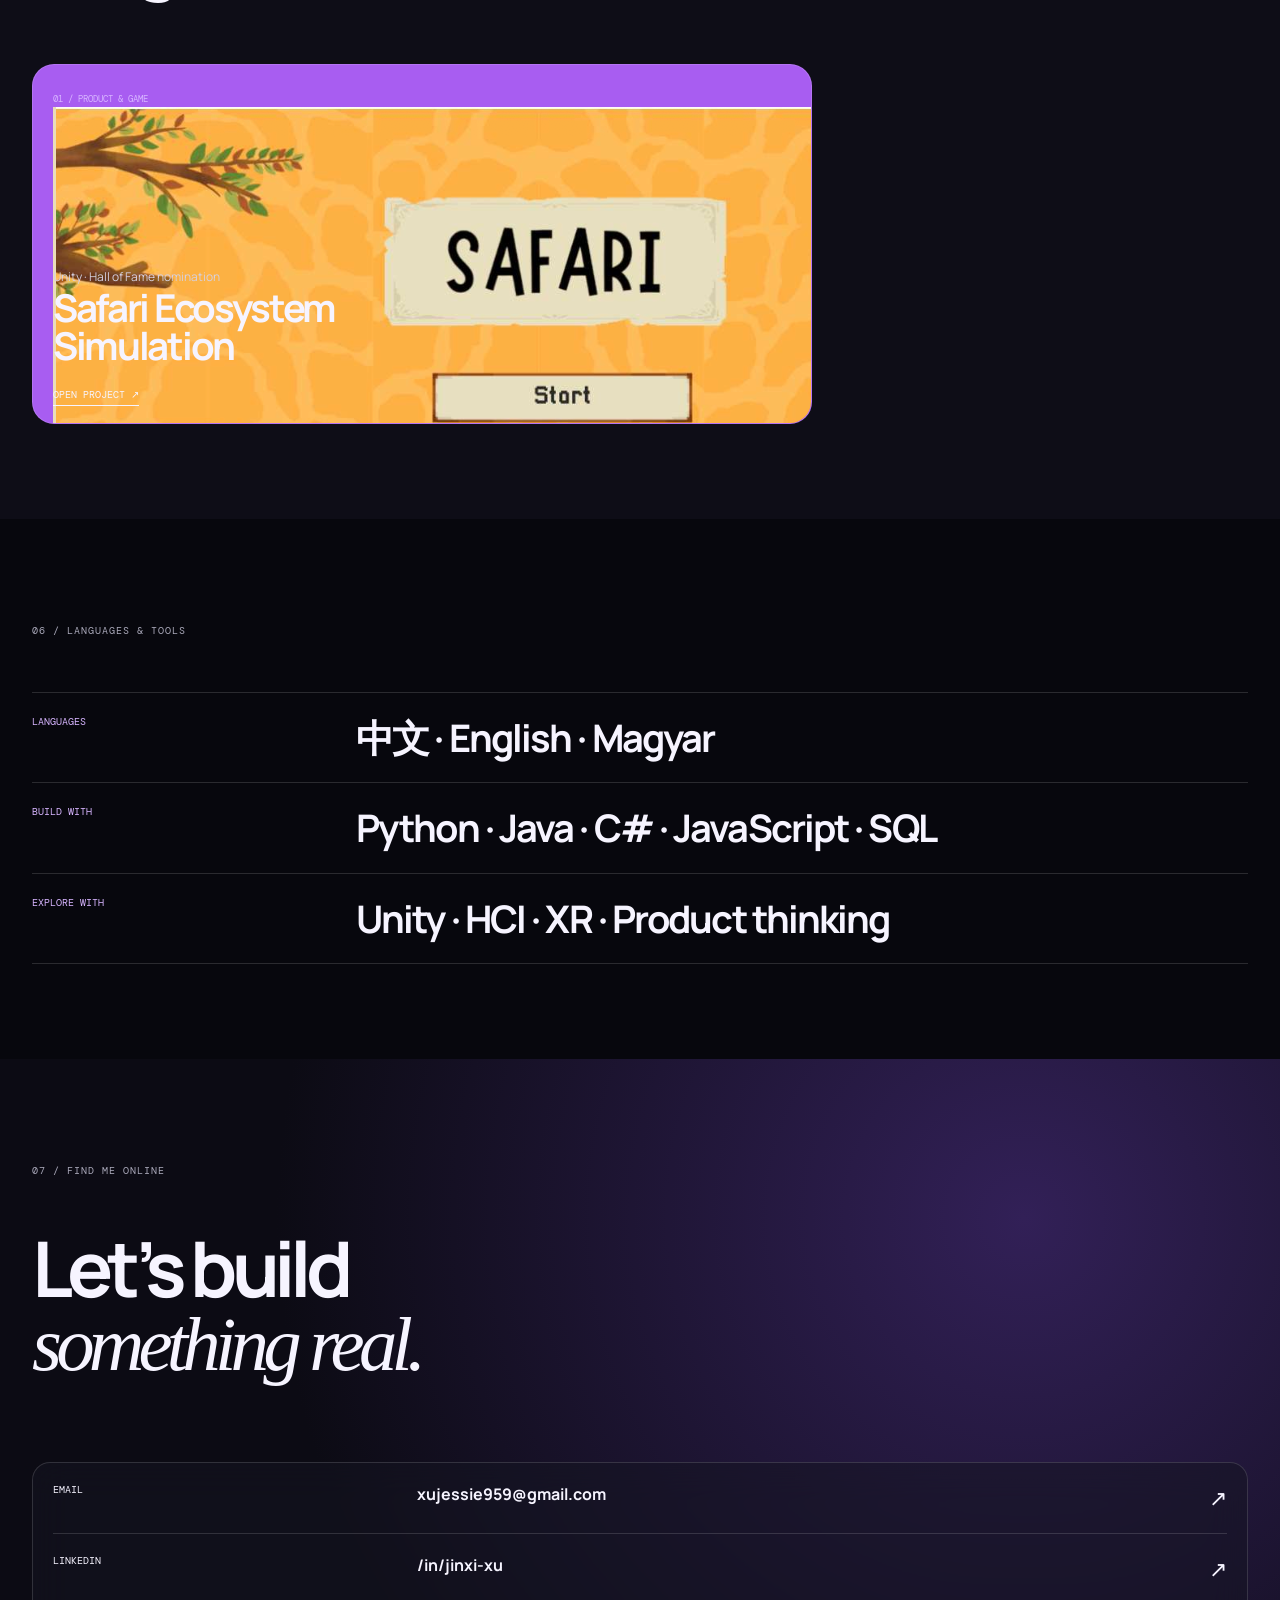
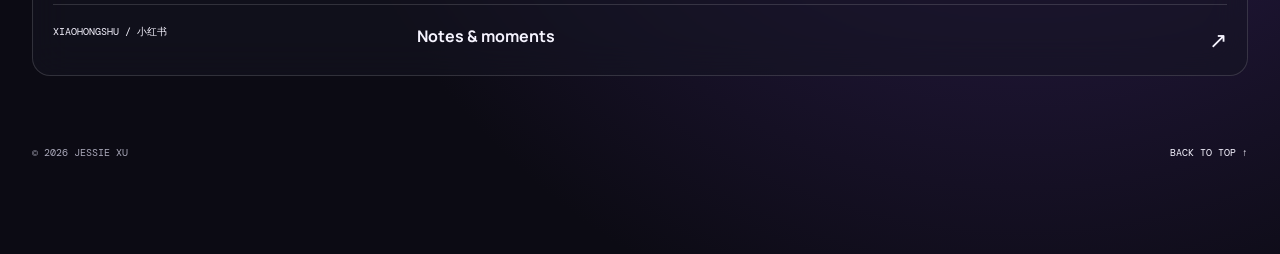
==== commit 141d74f6: "update website assets and layout" ====
--- a/outputs/jessie-portfolio/index.html
+++ b/outputs/jessie-portfolio/index.html
@@ -1 +1,55 @@
-<!doctype html><html lang="en"><head><meta charset="UTF-8"/><meta name="viewport" content="width=device-width,initial-scale=1.0"/><title>Jessie Xu — Technology with soul</title><link rel="preconnect" href="https://fonts.googleapis.com"/><link rel="preconnect" href="https://fonts.gstatic.com" crossorigin/><link href="https://fonts.googleapis.com/css2?family=DM+Mono:wght@400;500&family=Manrope:wght@400;500;600;700;800&display=swap" rel="stylesheet"/><link rel="stylesheet" href="style.css"/><link rel="stylesheet" href="v3.css"/></head><body><div class="noise"></div><div class="progress"><span></span></div><header class="nav glass"><a class="brand" href="#top">JX<span>.</span></a><nav><a href="#timeline">Path</a><a href="#work">Work</a><a href="#education">Education</a><a href="#research">Research</a><a href="#projects">Projects</a></nav><a class="nav-mail" href="mailto:xujessie959@gmail.com">Say hi ↗</a></header><main id="top"><section class="hero section"><div class="hello-bg parallax" data-speed=".08"><span>HELLO</span><span>MOI</span><span>你好</span><span>SZIA</span></div><p class="eyebrow"><i></i> Based in Espoo, Finland</p><div class="hero-grid"><div class="hero-copy"><h1>Hi, I am<br/><button class="glow-name">Jessie Xu.</button></h1><p>Computer science turned human-centred design. I create technology that feels meaningful, beautiful, and alive.</p></div><figure class="portrait-frame parallax" data-speed="-.05"><div class="light-beam"></div><img src="assets/jessie-portrait.jpg" alt="Portrait of Jessie Xu"/></figure></div><div class="route glass"><span>🇨🇳</span><b>China</b><i>→</i><span>🇭🇺</span><b>Hungary</b><i>→</i><span>🇫🇮</span><b>Finland</b><i>→</i><span>🇸🇪</span><b>Sweden</b></div></section><section class="timeline-section section" id="timeline"><p class="section-label">01 / My path</p><p class="timeline-hint">Click a year to travel forward · Hover to pause</p><div class="s-timeline"><svg viewBox="0 0 100 760" preserveAspectRatio="none"><path d="M50 0 C6 72,94 118,50 190 S6 308,50 380 S94 498,50 570 S6 688,50 760"/></svg><article class="timeline-stop stop-a"><button data-order="0">2022</button><div class="stop-card"><p>🇨🇳 → 🇭🇺</p><h3>A new beginning</h3><span>Scholarships bring me to Budapest.</span></div></article><article class="timeline-stop stop-b"><button data-order="1">2023</button><div class="stop-card"><p>Education</p><h3>ELTE · CS</h3><span>Algorithms, software, web and systems.</span></div></article><article class="timeline-stop stop-c"><button data-order="2">2024</button><div class="stop-card"><p>Community + research</p><h3>GDG & AI research</h3><span>I lead events and explore emotion and interaction.</span></div></article><article class="timeline-stop stop-d"><button data-order="3">2025</button><div class="stop-card"><p>Build & ship</p><h3>ZTE · Safari · Avatar</h3><span>Product work, simulation and avatar research.</span></div></article><article class="timeline-stop stop-e"><button data-order="4">TDK<br/>1st</button><div class="stop-card"><p>Recognition</p><h3>First Prize · 2025</h3><span>Research recognised for avatar interaction.</span></div></article><article class="timeline-stop stop-f"><button data-order="5">2026<br/>→</button><div class="stop-card"><p>🇫🇮 → 🇸🇪</p><h3>EIT Digital HCID-XR</h3><span>Aalto first, KTH next.</span></div></article></div></section><section class="work-only section" id="work"><p class="section-label">02 / Work experience</p><div class="experience-list"><article><span>2025 — now</span><div><p>ZTE CEE</p><h3>Terminal Technical<br/><em>Engineering Intern</em></h3><small>Support Eastern European product launches through testing, localisation and customer communication.</small></div></article><article><span>2024 — now</span><div><p>Google Developer Groups</p><h3>Event Management<br/><em>Lead</em></h3><small>Lead a 20-person team delivering workshops, hackathons and industry partnerships.</small></div></article></div></section><section class="education-only section" id="education"><p class="section-label">03 / Education</p><div class="experience-list"><article><span>2026 — 2028</span><div><p>EIT Digital Master School</p><h3>HCI & Design<br/><em>Extended Reality</em></h3><small>Aalto University, Finland → KTH Royal Institute of Technology, Sweden</small></div></article><article><span>2023 — 2026</span><div><p>Eötvös Loránd University</p><h3>BSc Computer<br/><em>Science</em></h3><small>Budapest, Hungary · Three years of foundations in systems and software.</small></div></article></div></section><section class="research-section section" id="research"><p class="section-label">04 / Research</p><div class="project-heading"><h2>How can technology<br/><em>feel more human?</em></h2><p>Emotion, interaction and how people understand intelligent systems.</p></div><a class="research-feature glass" href="avatar-project.html"><div><span>Research / Aug 2025 — Feb 2026</span><h3>Emotion-driven<br/>Virtual Avatar</h3><p>TDK First Prize. A real-time facial Action Unit system for driving virtual avatars, expanded with an Emotion Inversion Engine.</p><b>Read research case study ↗</b></div><figure><img src="assets/avatar-cover.png" alt="Emotion-driven virtual avatar"/></figure></a></section><section class="projects section" id="projects"><p class="section-label">05 / Projects</p><div class="project-heading"><h2>Learning by<br/><em>doing it.</em></h2><p>From product strategy to technical systems, I like making ideas tangible.</p></div><div class="project-bento"><a class="bento-card safari-card cover-card" href="safari-project.html"><span>01 / Product & Game</span><img src="assets/safari-cover.png" alt="Safari game cover"/><div><p>Unity · Hall of Fame nomination</p><h3>Safari Ecosystem<br/>Simulation</h3><b>Open project ↗</b></div></a></div></section><section class="languages section"><p class="section-label">06 / Languages & tools</p><div class="language-grid"><div><span>Languages</span><h3>中文 · English · Magyar</h3></div><div><span>Build with</span><h3>Python · Java · C# · JavaScript · SQL</h3></div><div><span>Explore with</span><h3>Unity · HCI · XR · Product thinking</h3></div></div></section><section class="connect section" id="connect"><p class="section-label">07 / Find me online</p><h2>Let’s build<br/><em>something real.</em></h2><div class="socials glass"><a href="mailto:xujessie959@gmail.com"><span>Email</span><b>xujessie959@gmail.com</b><i>↗</i></a><a href="https://www.linkedin.com/in/jinxi-xu/" target="_blank" rel="noreferrer"><span>LinkedIn</span><b>/in/jinxi-xu</b><i>↗</i></a><a href="https://www.xiaohongshu.com/user/profile/619f43a80000000010006d61" target="_blank" rel="noreferrer"><span>Xiaohongshu / 小红书</span><b>Notes & moments</b><i>↗</i></a></div><footer><span>© 2026 Jessie Xu</span><a href="#top">Back to top ↑</a></footer></section></main><script src="script.js"></script></body></html>
+<!doctype html>
+<html lang="en">
+<head>
+  <meta charset="UTF-8"/>
+  <meta name="viewport" content="width=device-width,initial-scale=1.0"/>
+  <meta name="description" content="Jessie Xu — technology, research, and human-centred design."/>
+  <title>Jessie Xu — A journey of becoming</title>
+  <link rel="preconnect" href="https://fonts.googleapis.com"/>
+  <link rel="preconnect" href="https://fonts.gstatic.com" crossorigin/>
+  <link href="https://fonts.googleapis.com/css2?family=DM+Mono:wght@400;500&family=Manrope:wght@400;500;600;700;800&display=swap" rel="stylesheet"/>
+  <link rel="stylesheet" href="style.css"/>
+  <link rel="stylesheet" href="v3.css"/>
+</head>
+<body>
+  <div class="noise"></div><div class="progress"><span></span></div>
+  <header class="nav glass"><a class="brand" href="#top">JX<span>.</span></a><nav><a href="#path">Path</a><a href="#work">Experience</a><a href="#education">Education</a><a href="#research">Research</a><a href="#projects">Projects</a></nav><a class="nav-mail" href="mailto:xujessie959@gmail.com">Say hi ↗</a></header>
+  <main id="top">
+    <section class="hero section">
+      <div class="hello-bg parallax" data-speed=".08"><span>HELLO</span><span>MOI</span><span>你好</span><span>SZIA</span></div>
+      <p class="eyebrow"><i></i> Based in Espoo, Finland</p>
+      <div class="hero-grid"><div class="hero-copy"><h1>Hi, I am<br/><button class="glow-name">Jessie Xu.</button></h1><p>Computer science turned human-centred design. I create technology that feels meaningful, beautiful, and alive.</p></div><figure class="portrait-frame parallax" data-speed="-.05"><div class="light-beam"></div><img src="assets/jessie-portrait.jpg" alt="Portrait of Jessie Xu"/></figure></div>
+      <div class="route glass"><span>🇨🇳</span><b>China</b><i>→</i><span>🇭🇺</span><b>Hungary</b><i>→</i><span>🇫🇮</span><b>Finland</b><i>→</i><span>🇸🇪</span><b>Sweden</b></div>
+    </section>
+
+    <section class="path-section section" id="path">
+      <p class="section-label">01 / My path</p>
+      <div class="path-intro"><h2>A journey of<br/><em>becoming.</em></h2><p>A journey through computer science, technology, research, and the people I met along the way.</p></div>
+      <p class="path-instruction">Select a milestone to follow the story</p>
+      <div class="journey-map" aria-label="Jessie Xu's journey from ELTE Computer Science to EIT Digital Master School">
+        <svg class="journey-lines" viewBox="0 0 1200 1060" preserveAspectRatio="none" aria-hidden="true"><path d="M600 90 L600 225 C600 285 795 295 800 385 L800 485 C800 535 1010 540 1015 620 L1015 720 C1015 790 765 780 760 875 L760 970"/><path d="M600 225 C600 310 310 310 310 400 L310 515 C310 570 520 575 525 660 L525 730 C525 800 755 795 760 875"/><path d="M800 385 C800 455 590 445 590 550 L590 650"/></svg>
+        <button class="path-event event-elte is-active" data-path="elte" aria-pressed="true"><span class="event-year">2023</span><i></i><strong>ELTE CS</strong><small>Budapest · Scholarship</small></button>
+        <button class="path-event event-gdg" data-path="gdg" aria-pressed="false"><span class="event-year">2024</span><i></i><strong>Google Developer Groups</strong><small>Event Management Lead</small></button>
+        <button class="path-event event-boc" data-path="boc" aria-pressed="false"><span class="event-year">2025</span><i></i><strong>Bank of China</strong><small>IT Intern</small></button>
+        <button class="path-event event-zte" data-path="zte" aria-pressed="false"><span class="event-year">2025</span><i></i><strong>ZTE CEE</strong><small>Terminal Technical Engineering</small></button>
+        <button class="path-event event-ai" data-path="ai" aria-pressed="false"><span class="event-year">2025</span><i></i><strong>ELTE AI Research</strong><small>Research Assistant · NIPG</small></button>
+        <button class="path-event event-tdk" data-path="tdk" aria-pressed="false"><span class="event-year">2026</span><i>★</i><strong>TDK — 1st Place</strong><small>Research → Recognition</small></button>
+        <button class="path-event event-eit" data-path="eit" aria-pressed="false"><span class="event-year">2026 — now</span><i></i><strong>EIT Digital Master School</strong><small>HCID-XR · Aalto → KTH</small></button>
+      </div>
+      <article class="path-story glass" aria-live="polite"><div class="story-media single"><img class="is-visible" data-story-media="elte" src="assets/path/elte-budapest.jpg" alt="Jessie in Budapest"/><img data-story-media="gdg" src="assets/path/gdg-team.jpg" alt="Google Developer Groups Event Management Team"/><img data-story-media="gdg" src="assets/path/gdg-community.jpg" alt="Google Developer Groups community"/><img data-story-media="boc" src="assets/path/boc.jpg" alt="Jessie at Bank of China"/><img data-story-media="zte" src="assets/path/zte.jpg" alt="Jessie and supervisor at ZTE Hungary"/><img data-story-media="ai" src="assets/path/ai-research.jpg" alt="Jessie presenting AI research"/><img data-story-media="tdk" src="assets/path/tdk.jpg" alt="TDK first-place research group"/><img data-story-media="eit" src="assets/path/eit.jpg" alt="Jessie at EIT Digital"/></div><div class="story-copy"><p class="story-kicker">Budapest, Hungary</p><h3>ELTE Computer Science</h3><p class="story-text">A scholarship brought me from China to Budapest, where I built my foundation in computer science and started saying yes to opportunities beyond the classroom.</p><a class="story-explore" href="#education">Explore the foundation ↗</a></div><div class="story-metrics"><span>Scholarship</span><span>Budapest</span><span>CS foundation</span></div></article>
+      <div class="path-note"><span>Parallel paths, one year.</span><p>Industry, international engineering, and research—happening at once.</p></div>
+    </section>
+
+    <section class="work-only section section-bridge" id="work"><p class="section-label">02 / Experience</p><div class="section-intro"><h2>What I actually<br/><em>did.</em></h2><p>Where I learned to work with people, products, and technology.</p></div><div class="experience-list"><article class="experience-feature"><figure><img src="assets/path/zte-team.jpg" alt="Jessie with the ZTE team"/><figcaption>CEE · Product &amp; team collaboration</figcaption></figure><div class="experience-panel"><div class="experience-meta"><span>Jul 2025 — Feb 2026</span><p>ZTE CEE</p></div><h3>Terminal Technical<br/><em>Engineering Intern</em></h3><p class="experience-lede">Bridging HQ technology with Eastern European markets.</p><small>Working between product testing, customers, and regional technical operations to bring terminal products into market.</small><div class="experience-impact"><div><b>4+</b><span>models</span></div><div><b>5</b><span>markets</span></div><div><b>100%</b><span>on-time approval</span></div></div><div class="ownership"><span>What I owned</span><div><p><b>01 / Product &amp; testing</b>Led front-end testing and approval coordination for 4+ terminal models.</p><p><b>02 / Web &amp; localisation</b>Managed regional website content and localisation across five Eastern European markets.</p><p><b>03 / Launch &amp; communication</b>Delivered presentations and on-site support, connecting HQ R&amp;D with international customers.</p></div></div></div></article><article><span>Apr 2025 — Jul 2025</span><div><p>Bank of China</p><h3>IT <em>Intern</em></h3><small>My first experience inside a large-scale international banking organization.</small></div></article><article><span>Oct 2024 — Jul 2025</span><div><p>Google Developer Groups</p><h3>Event Management<br/><em>Lead</em></h3><small>As Project Manager, led a 20-member team across workshops and hackathons, attracting 40–50 participants per event. Built partnerships with Citi, MSCI, and Prezi to secure support and resources.</small></div></article></div></section>
+
+    <section class="education-only section" id="education"><p class="section-label">03 / Education</p><div class="experience-list"><article><span>2026 — 2028</span><div><p>EIT Digital Master School</p><h3>HCID-XR<br/><em>Human-Centred Design & Extended Reality</em></h3><small>Aalto University, Finland → KTH Royal Institute of Technology, Sweden</small></div></article><article><span>2023 — 2026</span><div><p>Eötvös Loránd University</p><h3>BSc Computer<br/><em>Science</em></h3><small>Budapest, Hungary · Scholarship recipient</small></div></article></div></section>
+
+    <section class="research-section section" id="research"><p class="section-label">04 / Research</p><div class="project-heading"><h2>How can technology<br/><em>feel more human?</em></h2><p>Research Assistant, NIPG Group · Department of Artificial Intelligence, ELTE · Aug 2025 — Feb 2026</p></div><a class="research-feature glass" href="avatar-project.html"><div><span>Research / TDK 1st Place</span><h3>Emotion-driven<br/>Virtual Avatar</h3><p>From asking research questions to presenting work worth recognising: a real-time facial Action Unit system for driving virtual avatars, expanded with an Emotion Inversion Engine.</p><b>Read research case study ↗</b></div><figure><img src="assets/avatar-cover.png" alt="Emotion-driven virtual avatar visualisation"/></figure></a></section>
+
+    <section class="projects section" id="projects"><p class="section-label">05 / Projects</p><div class="project-heading"><h2>Learning by<br/><em>doing it.</em></h2><p>From product strategy to technical systems, I like making ideas tangible.</p></div><div class="project-bento"><a class="bento-card safari-card cover-card" href="safari-project.html"><span>01 / Product & Game</span><img src="assets/safari-cover.png" alt="Safari game cover"/><div><p>Unity · Hall of Fame nomination</p><h3>Safari Ecosystem<br/>Simulation</h3><b>Open project ↗</b></div></a></div></section>
+    <section class="languages section"><p class="section-label">06 / Languages & tools</p><div class="language-grid"><div><span>Languages</span><h3>中文 · English · Magyar</h3></div><div><span>Build with</span><h3>Python · Java · C# · JavaScript · SQL</h3></div><div><span>Explore with</span><h3>Unity · HCI · XR · Product thinking</h3></div></div></section>
+    <section class="connect section" id="connect"><p class="section-label">07 / Find me online</p><h2>Let’s build<br/><em>something real.</em></h2><div class="socials glass"><a href="mailto:xujessie959@gmail.com"><span>Email</span><b>xujessie959@gmail.com</b><i>↗</i></a><a href="https://www.linkedin.com/in/jinxi-xu/" target="_blank" rel="noreferrer"><span>LinkedIn</span><b>/in/jinxi-xu</b><i>↗</i></a><a href="https://www.xiaohongshu.com/user/profile/619f43a80000000010006d61" target="_blank" rel="noreferrer"><span>Xiaohongshu / 小红书</span><b>Notes & moments</b><i>↗</i></a></div><footer><span>© 2026 Jessie Xu</span><a href="#top">Back to top ↑</a></footer></section>
+  </main>
+  <script src="script.js"></script>
+</body>
+</html>
--- a/outputs/jessie-portfolio/v3.css
+++ b/outputs/jessie-portfolio/v3.css
@@ -1,2 +1,14 @@
 body{background:#07070d}.research-section{max-width:none;background:linear-gradient(130deg,#11101d,#171125);padding-left:max(32px,calc((100% - 1280px)/2 + 32px));padding-right:max(32px,calc((100% - 1280px)/2 + 32px))}.research-feature{display:grid;grid-template-columns:1fr .9fr;gap:40px;align-items:center;max-width:100%;padding:28px;border-radius:22px;color:inherit;text-decoration:none;overflow:hidden;transition:.3s}.research-feature:hover{transform:translateY(-6px);border-color:#bd9cff;box-shadow:0 15px 55px rgba(155,108,255,.22)}.research-feature span,.language-grid span{font:10px 'DM Mono',monospace;text-transform:uppercase;color:#d7b5ff}.research-feature h3{font-size:clamp(34px,5vw,70px);line-height:.92;letter-spacing:-.07em;margin:16px 0}.research-feature p{max-width:460px;line-height:1.7;color:#ccc7d5}.research-feature b{font:10px 'DM Mono',monospace;text-transform:uppercase;border-bottom:1px solid;padding-bottom:4px}.research-feature figure{height:330px;margin:0;border-radius:14px;overflow:hidden}.research-feature img{width:100%;height:100%;object-fit:cover;object-position:center}.project-bento{display:grid;grid-template-columns:1.3fr .7fr;gap:16px}.project-bento .bento-card{height:360px}.community-card{background:linear-gradient(135deg,#20202a,#15151c)}.community-card>p{font-size:22px;line-height:1.55;color:white;margin-top:34px}.community-card i{position:absolute;right:24px;bottom:16px;color:#e780ff;font-size:42px;animation:pulse 2.5s infinite}.languages{padding-top:105px;padding-bottom:120px}.language-grid{margin-top:55px;border-top:1px solid var(--line)}.language-grid>div{border-bottom:1px solid var(--line);padding:22px 0;display:grid;grid-template-columns:25% 1fr;gap:20px}.language-grid h3{font-size:clamp(21px,3vw,38px);line-height:1.2;letter-spacing:-.05em;margin:0}.route{z-index:2}.s-timeline:after{content:'✦';display:grid;place-items:center;position:absolute;width:28px;height:28px;margin:-14px;border-radius:50%;left:var(--runner-x,50%);top:var(--runner-y,0%);background:#e780ff;color:#080710;box-shadow:0 0 20px #e780ff;transition:left .9s cubic-bezier(.3,.8,.3,1),top .9s cubic-bezier(.3,.8,.3,1);pointer-events:none;z-index:4}.s-timeline.runner-off:after{opacity:0}@media(max-width:700px){.research-section{padding-left:20px;padding-right:20px}.research-feature{grid-template-columns:1fr;padding:18px}.research-feature figure{height:205px}.project-bento{grid-template-columns:1fr}.project-bento .bento-card{height:280px}.language-grid>div{grid-template-columns:1fr;gap:10px}.languages{padding-top:80px}.route{font-size:10px}.route b{font-size:10px}}
  .case-hero.avatar{display:block}.case-gallery{display:grid;grid-template-columns:1fr 1fr;gap:15px;max-width:1100px;margin:0 auto;padding:0 42px 110px}.case-gallery img{width:100%;border-radius:15px;border:1px solid var(--line)}.case-gallery .wide{grid-column:span 2}@media(max-width:700px){.case-gallery{grid-template-columns:1fr;padding:0 20px 75px}.case-gallery .wide{grid-column:auto}}
+
+/* My Path — an intentionally branching, non-linear story rather than a CV list. */
+.path-section{padding-bottom:132px;overflow:hidden}.path-intro{display:grid;grid-template-columns:1fr .43fr;gap:10%;align-items:end;margin:60px 0 28px}.path-intro h2{font-size:clamp(54px,7.8vw,116px);line-height:.83;letter-spacing:-.09em;margin:0}.path-intro h2 em{font-family:Georgia,serif;font-weight:400;color:#e5d4ff}.path-intro p{max-width:360px;margin:0 0 6px;color:#c9c4d2;line-height:1.7}.path-instruction{font:10px 'DM Mono',monospace;text-transform:uppercase;letter-spacing:.1em;color:var(--muted);margin:0 0 18px}.journey-map{height:940px;max-width:1200px;margin:0 auto;position:relative;border-top:1px solid rgba(188,156,255,.28);border-bottom:1px solid rgba(188,156,255,.28);background:radial-gradient(ellipse at 76% 62%,rgba(137,78,255,.14),transparent 32%),radial-gradient(ellipse at 24% 35%,rgba(231,128,255,.09),transparent 27%)}.journey-map:before{content:'2025 — THE YEAR EVERYTHING ACCELERATED';position:absolute;left:3%;top:47%;font:9px 'DM Mono',monospace;letter-spacing:.11em;color:rgba(220,197,255,.58);writing-mode:vertical-rl;transform:rotate(180deg)}.journey-lines{position:absolute;inset:0;width:100%;height:100%;overflow:visible}.journey-lines path{fill:none;stroke:#9b6cff;stroke-width:2;stroke-dasharray:5 7;filter:drop-shadow(0 0 5px rgba(155,108,255,.8))}.path-event{position:absolute;width:min(250px,25vw);text-align:left;border:0;background:none;padding:0;color:var(--ink);cursor:pointer;font-family:inherit;z-index:1;transition:transform .3s ease}.path-event:hover,.path-event.is-active{transform:translateY(-5px)}.path-event i{display:grid;place-items:center;width:19px;height:19px;border:2px solid #c4a4ff;border-radius:50%;background:#0b0913;box-shadow:0 0 0 5px rgba(155,108,255,.1),0 0 19px rgba(155,108,255,.36);font-size:13px;font-style:normal;margin:7px 0 10px;transition:.3s}.path-event:hover i,.path-event.is-active i{background:var(--purple);border-color:#f1eaff;box-shadow:0 0 0 6px rgba(155,108,255,.16),0 0 28px var(--purple)}.event-year{display:block;font:10px 'DM Mono',monospace;letter-spacing:.1em;color:#caaeff;text-transform:uppercase}.path-event strong,.path-event small{display:block}.path-event strong{font-size:clamp(15px,1.55vw,20px);letter-spacing:-.045em;line-height:1.15}.path-event small{font:10px 'DM Mono',monospace;color:var(--muted);line-height:1.45;margin-top:5px;text-transform:uppercase}.event-elte{left:50%;top:5%;transform:translateX(-50%)}.event-elte:hover,.event-elte.is-active{transform:translateX(-50%) translateY(-5px)}.event-gdg{left:15%;top:30%}.event-boc{left:36%;top:48%}.event-zte{left:66%;top:39%}.event-ai{left:78%;top:59%}.event-tdk{left:54%;top:77%}.event-tdk i{width:32px;height:32px;border:0;background:#f0ceff;color:#100b16;box-shadow:0 0 30px #e780ff;font-size:19px}.event-eit{left:54%;top:88%}.path-story{max-width:1100px;margin:30px auto 0;border-radius:18px;padding:24px 28px;display:grid;grid-template-columns:.25fr 1fr .62fr;gap:24px;align-items:center;min-height:145px}.story-count,.story-kicker{font:10px 'DM Mono',monospace;letter-spacing:.1em;color:#d7b5ff;text-transform:uppercase}.story-copy h3{font-size:clamp(26px,3.5vw,48px);letter-spacing:-.07em;line-height:.95;margin:7px 0 10px}.story-text{color:#d0cadb;line-height:1.6;margin:0;max-width:640px}.story-metrics{align-self:stretch;display:flex;flex-direction:column;justify-content:center;gap:7px}.story-metrics span{font:10px 'DM Mono',monospace;letter-spacing:.06em;text-transform:uppercase;border-bottom:1px solid rgba(255,255,255,.17);padding:5px 0;color:#f2ebfb}.path-note{max-width:700px;margin:52px auto 0;text-align:center}.path-note span{font:clamp(22px,3vw,36px)/1 Georgia,serif;color:#e7d6ff}.path-note p{color:var(--muted);max-width:500px;margin:12px auto 0;line-height:1.65}
+@media(max-width:700px){.path-section{padding-bottom:85px}.path-intro{grid-template-columns:1fr;gap:22px;margin-top:38px}.path-intro h2{font-size:17vw}.path-instruction{margin-top:28px}.journey-map{height:auto;display:grid;gap:0;padding:19px 0 10px;background:linear-gradient(90deg,rgba(155,108,255,.18),transparent 42%);border-bottom:0}.journey-map:before{content:'';left:19px;top:18px;bottom:10px;width:1px;height:auto;background:linear-gradient(var(--purple),rgba(155,108,255,.22));writing-mode:initial;transform:none}.journey-lines{display:none}.path-event{position:relative;left:auto!important;top:auto!important;width:auto;margin:0 0 0 36px;padding:12px 0 15px 22px;transform:none!important;border-left:1px solid rgba(179,142,255,.48)}.path-event:hover,.path-event.is-active{transform:none!important}.path-event i{position:absolute;left:-11px;top:17px;margin:0}.event-tdk i{left:-17px;top:12px}.path-story{grid-template-columns:1fr;gap:9px;padding:21px;margin-top:22px}.story-count{display:none}.story-metrics{display:flex;flex-direction:row;justify-content:flex-start;flex-wrap:wrap;margin-top:8px}.story-metrics span{border:1px solid rgba(255,255,255,.17);border-radius:20px;padding:6px 9px}.path-note{margin-top:35px}.path-note span{font-size:28px}.story-copy h3{font-size:32px}}
+.path-story{transition:opacity .16s ease,transform .16s ease}.path-story.is-changing{opacity:.5;transform:translateY(3px)}
+
+/* The map offers a cinematic overview; the sections below hold the proof. */
+.event-year{display:none}.journey-map:before{content:'PARALLEL PATHS'}.path-section{padding-bottom:72px}.path-story{grid-template-columns:1.05fr 1fr .46fr;align-items:stretch;gap:0;padding:0;overflow:hidden}.story-media{min-height:310px;display:grid;grid-template-columns:1fr 1fr;background:#12101a}.story-media img{display:none;width:100%;height:310px;object-fit:cover;filter:saturate(.83) contrast(1.04)}.story-media img.is-visible{display:block}.story-media.single{grid-template-columns:1fr}.story-copy{padding:30px 28px;display:flex;flex-direction:column;justify-content:center}.story-copy h3{margin-top:8px}.story-explore{margin-top:20px;width:max-content;color:#fff;text-decoration:none;font:10px 'DM Mono',monospace;letter-spacing:.08em;text-transform:uppercase;border-bottom:1px solid var(--purple);padding-bottom:5px}.path-story .story-metrics{padding:25px 21px}.section-bridge{position:relative;border-top:1px solid rgba(194,164,255,.32);padding-top:92px!important;padding-bottom:92px!important}.section-bridge:before{content:'↓';position:absolute;top:-15px;left:50%;display:grid;place-items:center;width:30px;height:30px;border:1px solid rgba(194,164,255,.42);border-radius:50%;background:var(--bg);color:#d9c0ff;font-size:15px}.section-intro{display:grid;grid-template-columns:1fr .45fr;gap:10%;align-items:end;margin:48px 0 54px}.section-intro h2{font-size:clamp(44px,6vw,82px);line-height:.9;letter-spacing:-.075em;margin:0}.section-intro em{font-family:Georgia,serif;font-weight:400;color:#e5d4ff}.section-intro p{margin:0;max-width:350px;color:var(--muted);line-height:1.65}.experience-feature{padding:36px 0!important}.experience-feature>div{max-width:760px}.experience-metrics{display:flex;gap:10px;flex-wrap:wrap;margin:22px 0 18px}.experience-metrics b{border:1px solid rgba(202,174,255,.42);border-radius:999px;padding:8px 11px;font:10px 'DM Mono',monospace;letter-spacing:.05em;text-transform:uppercase;color:#eadbff}.education-only,.research-section,.projects,.languages,.connect{padding-top:95px!important;padding-bottom:95px!important}
+@media(max-width:700px){.path-section{padding-bottom:54px}.journey-map:before{content:''}.path-story{grid-template-columns:1fr;padding:0}.story-media{min-height:245px}.story-media img{height:245px}.story-copy{padding:23px 21px}.path-story .story-metrics{padding:0 21px 22px}.section-bridge{padding-top:70px!important;padding-bottom:70px!important}.section-intro{grid-template-columns:1fr;gap:16px;margin:36px 0 38px}.section-intro h2{font-size:13vw}.experience-metrics{gap:7px}.experience-metrics b{font-size:9px;padding:7px 8px}.education-only,.research-section,.projects,.languages,.connect{padding-top:75px!important;padding-bottom:75px!important}}
+
+.experience-list .experience-feature{display:grid;grid-template-columns:.84fr 1.16fr;gap:0;padding:0!important;margin:0 0 35px;border:1px solid rgba(196,164,255,.36);border-radius:20px;overflow:hidden;background:linear-gradient(135deg,#171322,#0f0e18)}.experience-feature figure{position:relative;min-height:720px;margin:0;overflow:hidden}.experience-feature figure:after{content:'';position:absolute;inset:0;background:linear-gradient(180deg,transparent 55%,rgba(6,5,12,.68))}.experience-feature figure img{width:100%;height:100%;position:absolute;object-fit:cover;object-position:center;filter:saturate(.78) contrast(1.06)}.experience-feature figcaption{position:absolute;z-index:1;bottom:22px;left:22px;font:9px 'DM Mono',monospace;letter-spacing:.08em;text-transform:uppercase;color:#f4eaff}.experience-panel{padding:28px 32px 0}.experience-meta{display:flex;justify-content:space-between;gap:20px;border-bottom:1px solid var(--line);padding-bottom:20px}.experience-meta span,.experience-meta p,.ownership>span{font:10px 'DM Mono',monospace;letter-spacing:.08em;text-transform:uppercase;margin:0;color:#d6b9ff}.experience-meta p{color:#fff}.experience-panel h3{font-size:clamp(36px,4.4vw,65px);letter-spacing:-.075em;line-height:.9;margin:36px 0 18px}.experience-lede{font:clamp(19px,2vw,28px)/1.2 Georgia,serif;color:#ebdcff;margin:0 0 14px;max-width:420px}.experience-panel small{display:block;line-height:1.6;max-width:500px}.experience-impact{display:grid;grid-template-columns:repeat(3,1fr);gap:1px;background:rgba(204,176,255,.25);margin:32px -32px 0;border-top:1px solid rgba(204,176,255,.25);border-bottom:1px solid rgba(204,176,255,.25)}.experience-impact div{background:#15111e;padding:20px 16px}.experience-impact b,.experience-impact span{display:block}.experience-impact b{font-size:clamp(30px,3.5vw,49px);letter-spacing:-.08em;line-height:1}.experience-impact span{font:9px 'DM Mono',monospace;letter-spacing:.08em;text-transform:uppercase;color:#c5bfd0;margin-top:5px}.ownership{margin:28px 0}.ownership>span{display:block;margin-bottom:18px}.ownership>div{display:grid;gap:12px}.ownership p{font-size:12px;line-height:1.5;color:#bfb8ca;margin:0;padding-bottom:12px;border-bottom:1px solid var(--line)}.ownership p b{display:block;font:10px 'DM Mono',monospace;letter-spacing:.07em;text-transform:uppercase;color:#fff;margin-bottom:6px}.experience-list .experience-feature+article{border-top:1px solid var(--line)}
+@media(max-width:700px){.experience-list .experience-feature{grid-template-columns:1fr;margin-bottom:26px}.experience-feature figure{min-height:320px}.experience-panel{padding:22px 20px 0}.experience-panel h3{font-size:42px;margin:27px 0 15px}.experience-impact{margin:26px -20px 0}.experience-impact div{padding:16px 11px}.experience-impact b{font-size:34px}.ownership{margin:23px 0}.experience-meta{padding-bottom:16px}.experience-meta p,.experience-meta span{font-size:9px}}
